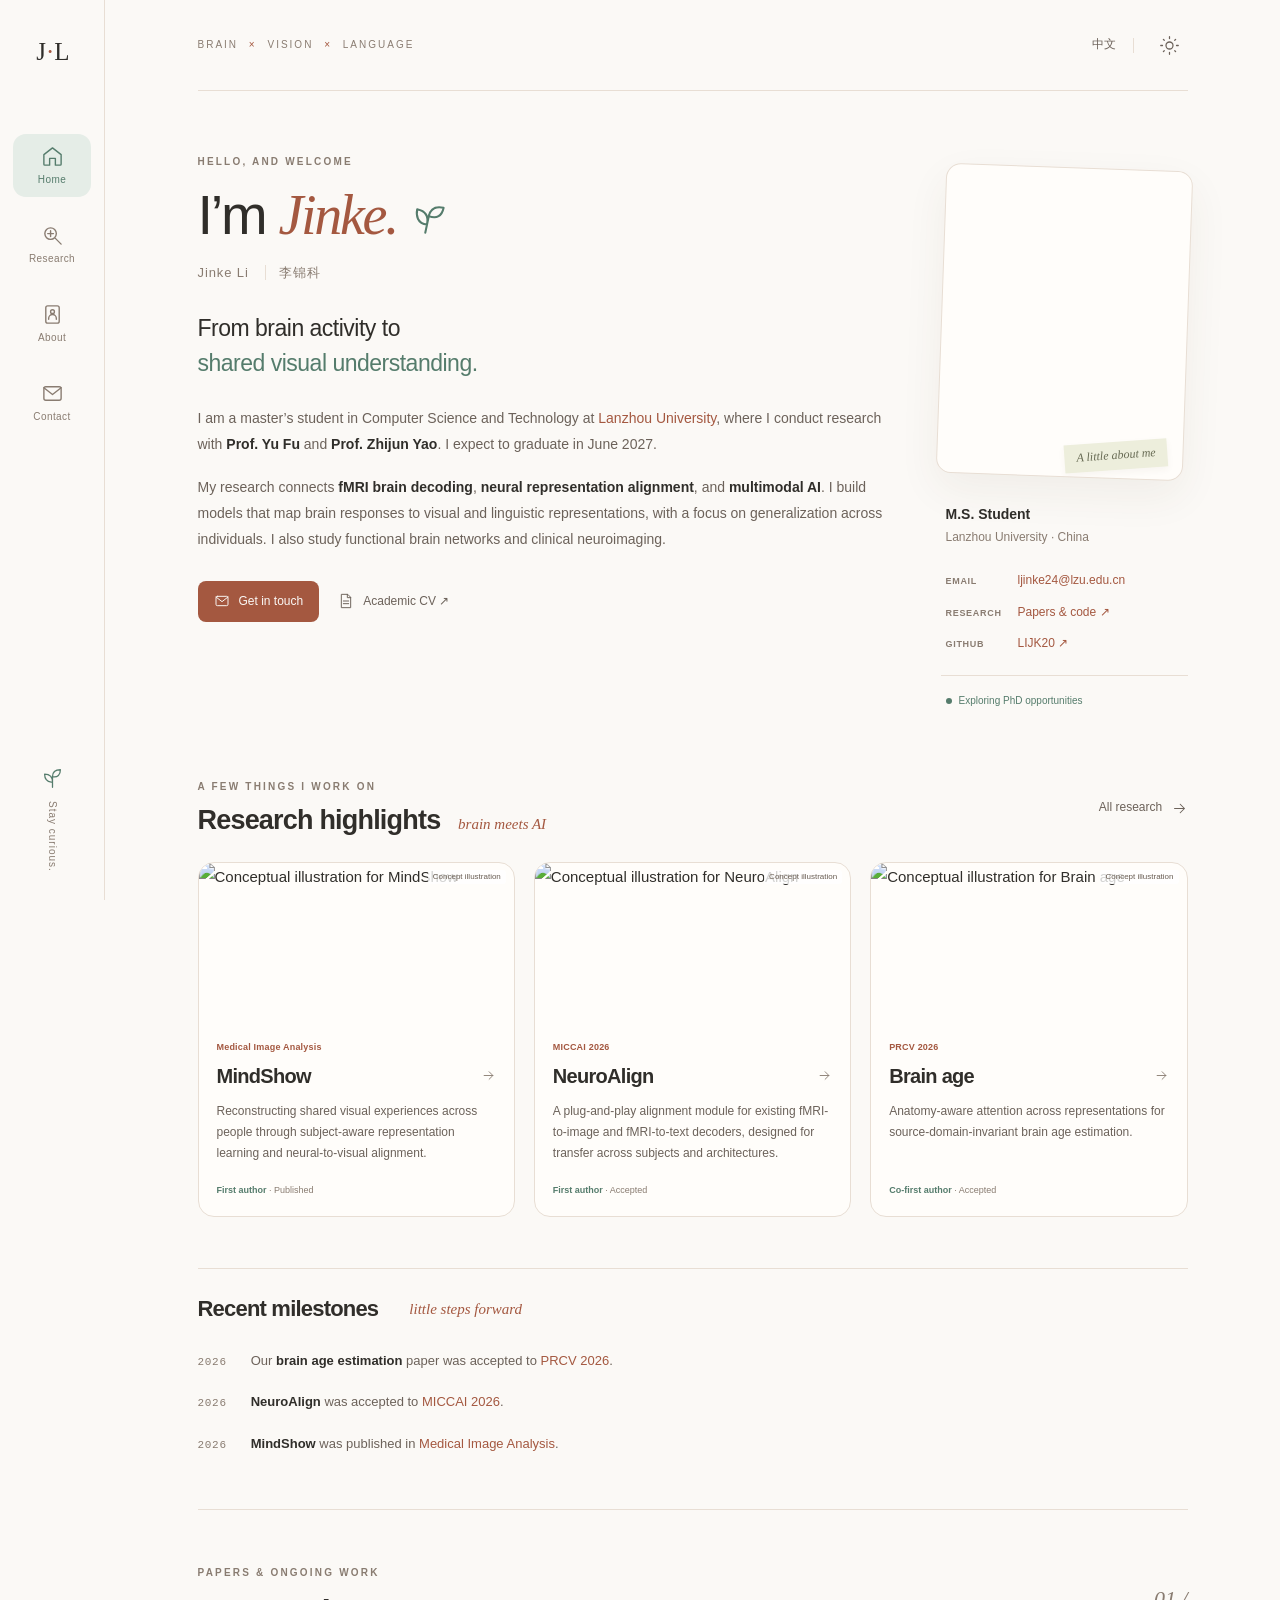
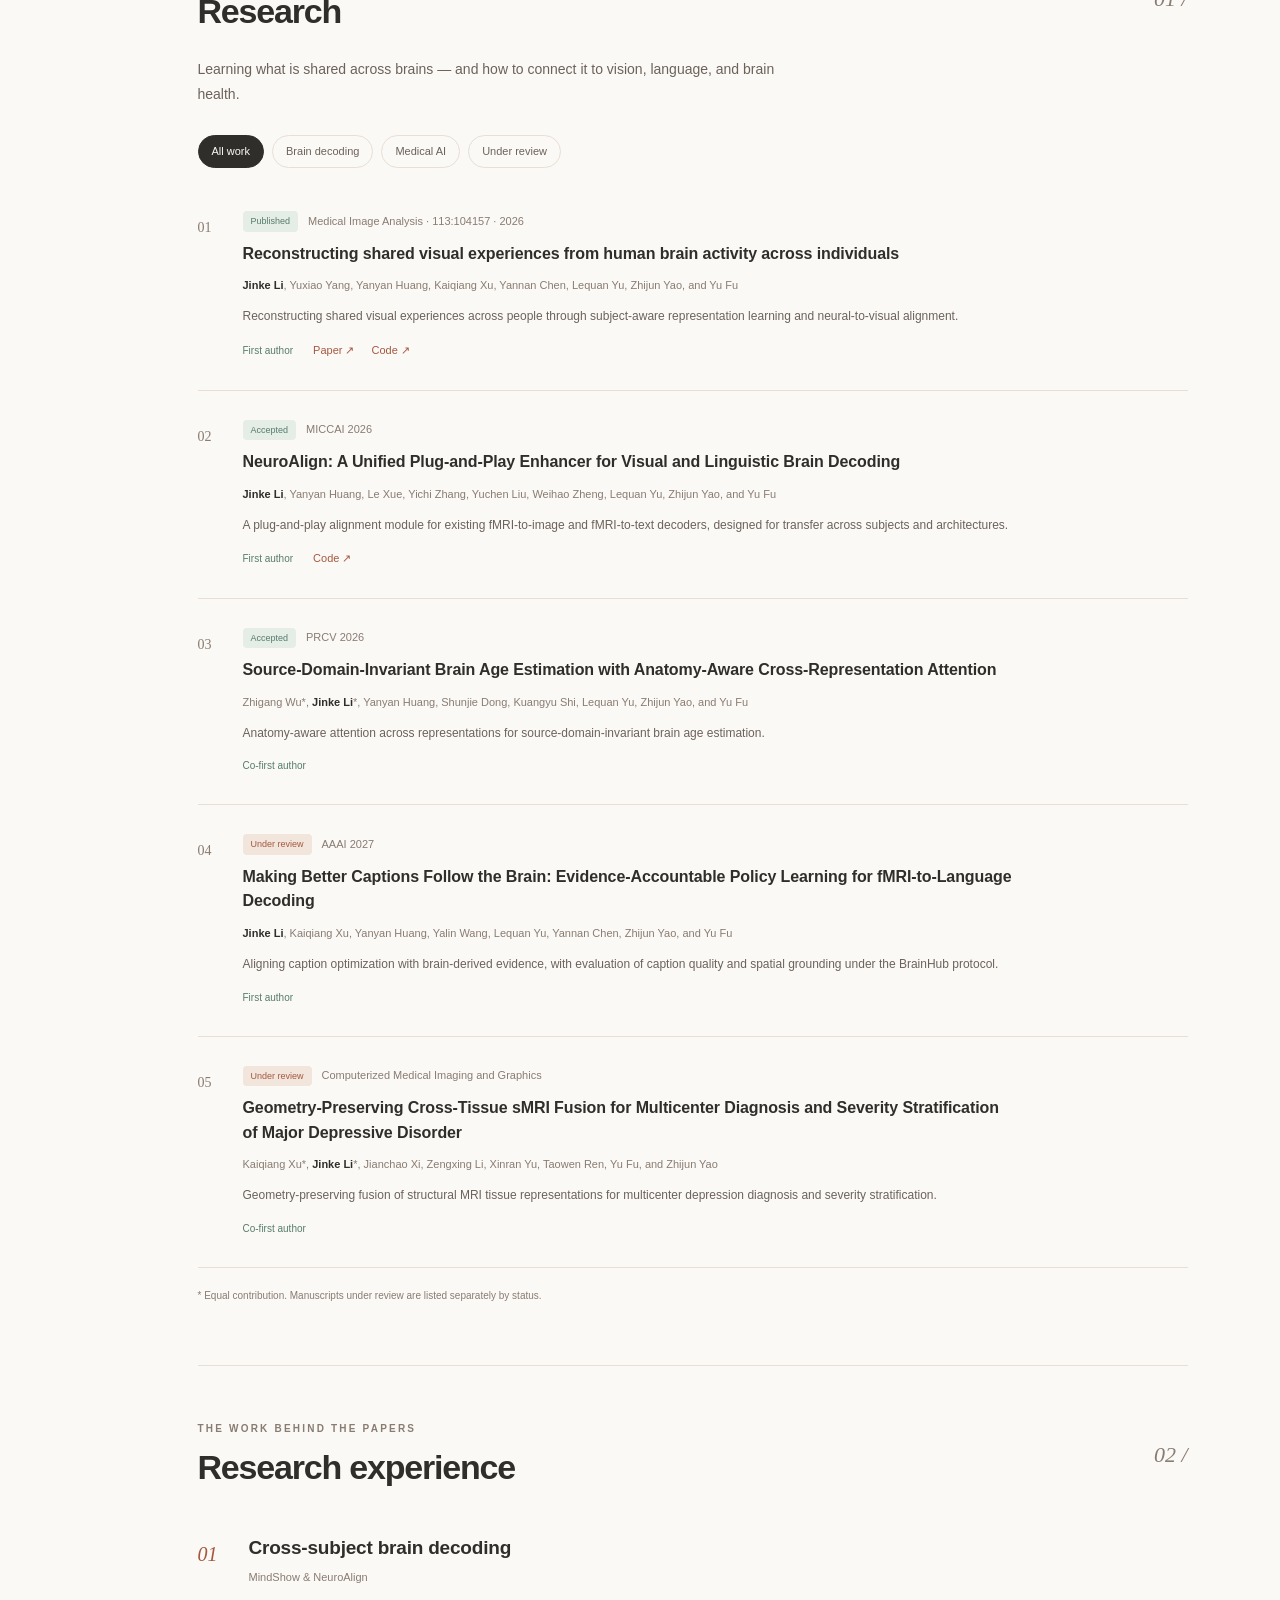
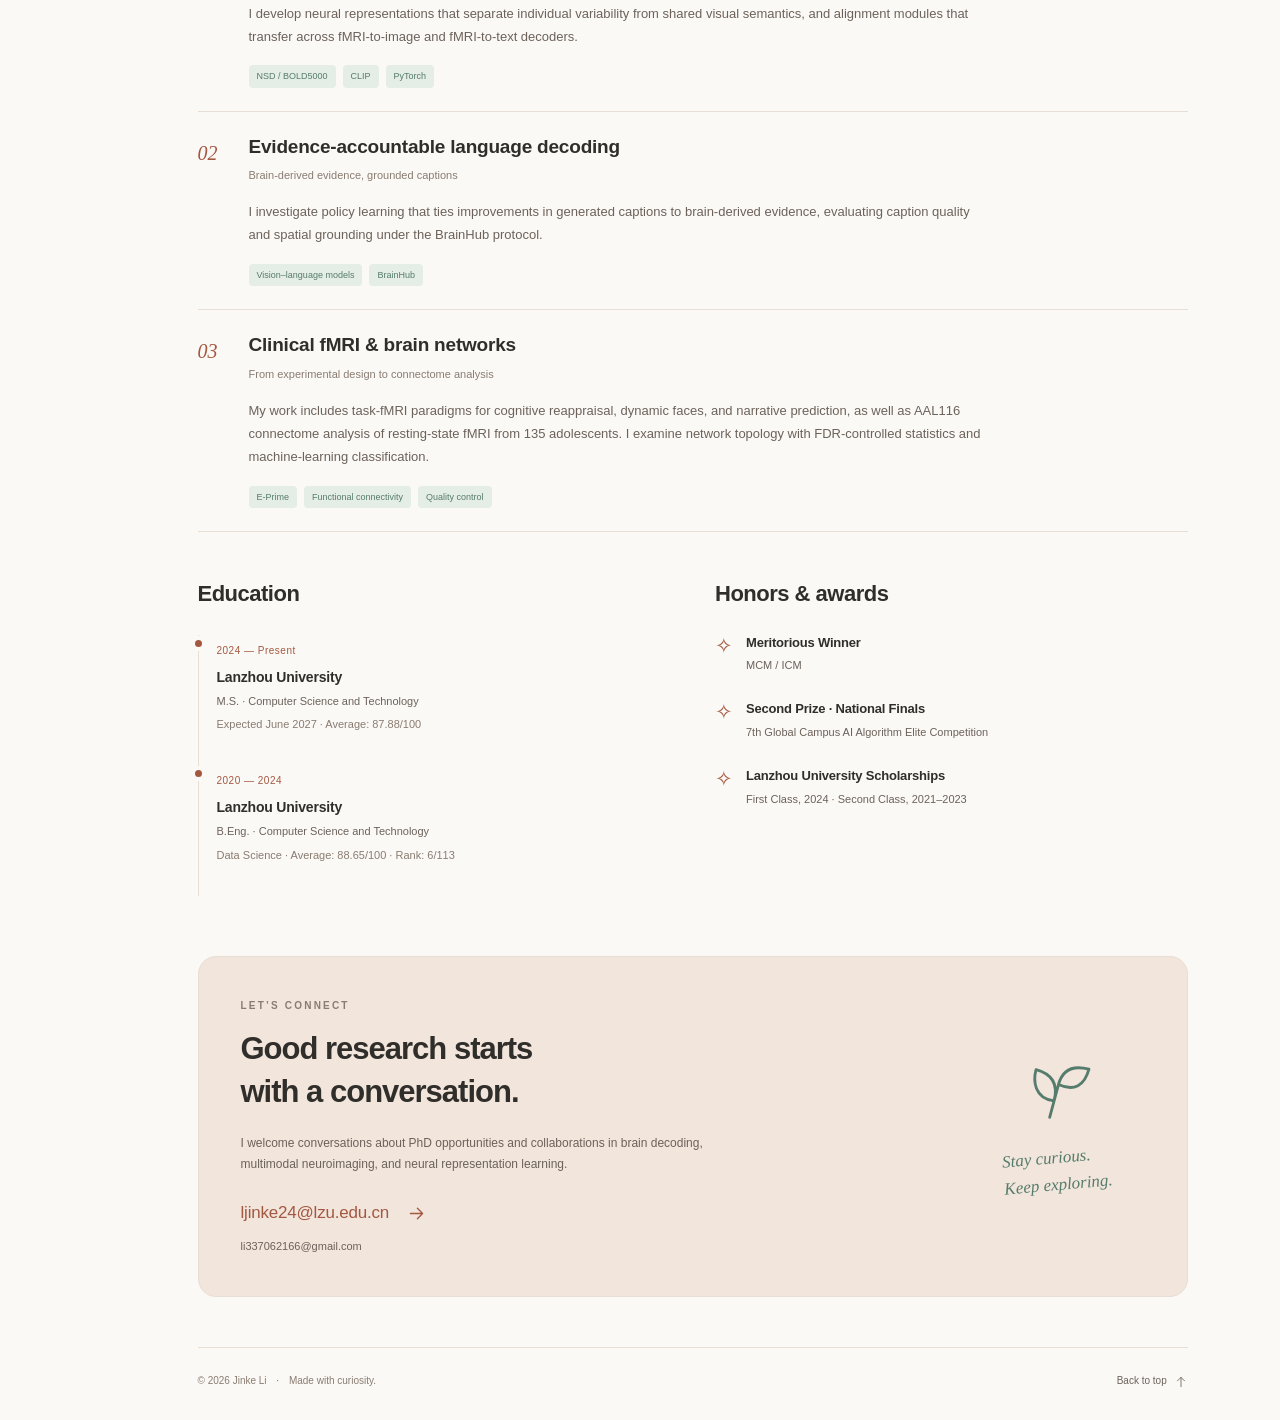
==== index.html @ 9fb8f4f1 "Add files via upload" ====
<!doctype html>
<html lang="en"><head><meta charset="utf-8"><meta name="viewport" content="width=device-width, initial-scale=1"><meta name="color-scheme" content="light dark"><title>Jinke Li | Brain Decoding & Multimodal AI</title><meta name="description" content="Jinke Li is a master’s student at Lanzhou University researching fMRI brain decoding, neural representation alignment, and multimodal neuroimaging AI."><meta property="og:title" content="Jinke Li · Brain Decoding & Multimodal AI"><meta property="og:description" content="From brain activity to shared visual understanding."><meta property="og:type" content="website"><link rel="icon" type="image/svg+xml" href="assets/favicon.svg"><link rel="stylesheet" href="style.css"><script src="app.js" defer></script></head>
<body><a class="skip-link" href="#main">Skip to content</a>
<aside class="sidebar"><a href="#home" class="monogram" aria-label="Jinke Li — home">J<span>·</span>L</a><nav aria-label="Main navigation"><a href="#home" class="nav-link active" aria-current=location><svg viewBox="0 0 24 24" fill="none" stroke="currentColor" stroke-width="1.45" stroke-linecap="round" stroke-linejoin="round" aria-hidden="true"><path d="m3 10 9-7 9 7v10a1 1 0 0 1-1 1h-5v-7H9v7H4a1 1 0 0 1-1-1z"/></svg><span>Home</span></a><a href="#research" class="nav-link " ><svg viewBox="0 0 24 24" fill="none" stroke="currentColor" stroke-width="1.45" stroke-linecap="round" stroke-linejoin="round" aria-hidden="true"><circle cx="10" cy="10" r="6"/><path d="m15 15 6 6M7 10h6M10 7v6"/></svg><span>Research</span></a><a href="#about" class="nav-link " ><svg viewBox="0 0 24 24" fill="none" stroke="currentColor" stroke-width="1.45" stroke-linecap="round" stroke-linejoin="round" aria-hidden="true"><rect x="5" y="3" width="14" height="18" rx="2"/><circle cx="12" cy="9" r="2"/><path d="M8 17v-1a4 4 0 0 1 8 0v1"/></svg><span>About</span></a><a href="#contact" class="nav-link " ><svg viewBox="0 0 24 24" fill="none" stroke="currentColor" stroke-width="1.45" stroke-linecap="round" stroke-linejoin="round" aria-hidden="true"><rect x="3" y="5" width="18" height="14" rx="2"/><path d="m3 6 9 7 9-7"/></svg><span>Contact</span></a></nav><div class="sidebar-end"><span class="tiny-leaf"><svg viewBox="0 0 24 24" fill="none" stroke="currentColor" stroke-width="1.45" stroke-linecap="round" stroke-linejoin="round" aria-hidden="true"><path d="M12 22V9m0 7C5 17 3 11 3 7c7 0 9 4 9 9zm0-6c0-6 4-8 9-8 0 6-3 9-9 8z"/></svg></span><span>Stay curious.</span></div></aside>
<div class="page-shell"><header class="topbar"><span class="eyebrow">BRAIN <i>×</i> VISION <i>×</i> LANGUAGE</span><div class="top-actions"><a class="language" href="zh.html" lang="zh-CN" aria-label="切换到中文">中文</a><span class="top-divider"></span><button class="theme-toggle" type="button" aria-label="Switch to dark theme" aria-pressed="false"><svg viewBox="0 0 24 24" fill="none" stroke="currentColor" stroke-width="1.45" stroke-linecap="round" stroke-linejoin="round" aria-hidden="true"><circle cx="12" cy="12" r="4"/><path d="M12 2v2m0 16v2M2 12h2m16 0h2M5 5l1 1m12 12 1 1M5 19l1-1M18 6l1-1"/></svg></button></div></header>
<main id="main">
<section id="home" class="hero"><div class="intro"><span class="section-kicker">HELLO, AND WELCOME</span><h1>I’m <em>Jinke.</em><span class="hello-leaf"><svg viewBox="0 0 24 24" fill="none" stroke="currentColor" stroke-width="1.45" stroke-linecap="round" stroke-linejoin="round" aria-hidden="true"><path d="M12 22V9m0 7C5 17 3 11 3 7c7 0 9 4 9 9zm0-6c0-6 4-8 9-8 0 6-3 9-9 8z"/></svg></span></h1><p class="full-name">Jinke Li <span>李锦科</span></p><p class="lead">From brain activity to<br><span>shared visual understanding.</span></p><p>I am a master’s student in Computer Science and Technology at <a href="https://www.lzu.edu.cn/" target="_blank" rel="noopener noreferrer">Lanzhou University</a>, where I conduct research with <strong>Prof. Yu Fu</strong> and <strong>Prof. Zhijun Yao</strong>. I expect to graduate in June 2027.</p><p>My research connects <strong>fMRI brain decoding</strong>, <strong>neural representation alignment</strong>, and <strong>multimodal AI</strong>. I build models that map brain responses to visual and linguistic representations, with a focus on generalization across individuals. I also study functional brain networks and clinical neuroimaging.</p><div class="hero-links"><a class="button primary" href="mailto:ljinke24@lzu.edu.cn"><svg viewBox="0 0 24 24" fill="none" stroke="currentColor" stroke-width="1.45" stroke-linecap="round" stroke-linejoin="round" aria-hidden="true"><rect x="3" y="5" width="18" height="14" rx="2"/><path d="m3 6 9 7 9-7"/></svg>Get in touch</a><a class="button quiet" href="assets/Jinke-Li-CV.pdf" target="_blank" rel="noopener"><svg viewBox="0 0 24 24" fill="none" stroke="currentColor" stroke-width="1.45" stroke-linecap="round" stroke-linejoin="round" aria-hidden="true"><path d="M14 2H5v20h14V7zM14 2v5h5M8 12h8M8 16h8"/></svg>Academic CV ↗</a></div></div><aside class="profile"><div class="portrait-frame"><img src="assets/portrait.jpg?v=outdoor-20260907" alt="Portrait of Jinke Li" width="3024" height="4032" fetchpriority="high"><span class="portrait-note">A little about me</span></div><div class="profile-caption"><strong>M.S. Student</strong><span>Lanzhou University · China</span></div><div class="profile-contact"><span>EMAIL</span><a href="mailto:ljinke24@lzu.edu.cn">ljinke24@lzu.edu.cn</a></div><div class="profile-contact"><span>RESEARCH</span><a href="#research">Papers & code ↗</a></div><div class="profile-contact"><span>GITHUB</span><a href="https://github.com/LIJK20" target="_blank" rel="noopener noreferrer">LIJK20 ↗</a></div><div class="availability"><span class="status-dot"></span>Exploring PhD opportunities</div></aside></section>
<section class="highlights" aria-labelledby="highlight-title"><div class="section-heading"><div><span class="section-kicker">A FEW THINGS I WORK ON</span><h2 id="highlight-title">Research highlights <span class="handwritten">brain meets AI</span></h2></div><a class="text-link" href="#research">All research <svg viewBox="0 0 24 24" fill="none" stroke="currentColor" stroke-width="1.45" stroke-linecap="round" stroke-linejoin="round" aria-hidden="true"><path d="M5 12h14m-6-6 6 6-6 6"/></svg></a></div><div class="research-grid"><a class="research-card" href="#mindshow"><div class="card-art"><img src="assets/mindshow.svg" alt="Conceptual illustration for MindShow" width="600" height="300"><span class="art-label">Concept illustration</span></div><div class="card-body"><span class="card-venue">Medical Image Analysis</span><h3>MindShow<svg viewBox="0 0 24 24" fill="none" stroke="currentColor" stroke-width="1.45" stroke-linecap="round" stroke-linejoin="round" aria-hidden="true"><path d="M5 12h14m-6-6 6 6-6 6"/></svg></h3><p>Reconstructing shared visual experiences across people through subject-aware representation learning and neural-to-visual alignment.</p><span class="card-role">First author <span>· Published</span></span></div></a><a class="research-card" href="#neuroalign"><div class="card-art"><img src="assets/neuroalign.svg" alt="Conceptual illustration for NeuroAlign" width="600" height="300"><span class="art-label">Concept illustration</span></div><div class="card-body"><span class="card-venue">MICCAI 2026</span><h3>NeuroAlign<svg viewBox="0 0 24 24" fill="none" stroke="currentColor" stroke-width="1.45" stroke-linecap="round" stroke-linejoin="round" aria-hidden="true"><path d="M5 12h14m-6-6 6 6-6 6"/></svg></h3><p>A plug-and-play alignment module for existing fMRI-to-image and fMRI-to-text decoders, designed for transfer across subjects and architectures.</p><span class="card-role">First author <span>· Accepted</span></span></div></a><a class="research-card" href="#brainage"><div class="card-art"><img src="assets/brainage.svg" alt="Conceptual illustration for Brain age" width="600" height="300"><span class="art-label">Concept illustration</span></div><div class="card-body"><span class="card-venue">PRCV 2026</span><h3>Brain age<svg viewBox="0 0 24 24" fill="none" stroke="currentColor" stroke-width="1.45" stroke-linecap="round" stroke-linejoin="round" aria-hidden="true"><path d="M5 12h14m-6-6 6 6-6 6"/></svg></h3><p>Anatomy-aware attention across representations for source-domain-invariant brain age estimation.</p><span class="card-role">Co-first author <span>· Accepted</span></span></div></a></div></section>
<section class="news" aria-labelledby="news-title"><div class="section-heading"><h2 id="news-title">Recent milestones</h2><span class="handwritten">little steps forward</span></div><div class="news-list"><div><span class="news-year">2026</span><p>Our <strong>brain age estimation</strong> paper was accepted to <span class="accent">PRCV 2026</span>.</p></div><div><span class="news-year">2026</span><p><strong>NeuroAlign</strong> was accepted to <span class="accent">MICCAI 2026</span>.</p></div><div><span class="news-year">2026</span><p><strong>MindShow</strong> was published in <span class="accent">Medical Image Analysis</span>.</p></div></div></section>
<section id="research" class="major-section"><div class="section-heading"><div><span class="section-kicker">PAPERS & ONGOING WORK</span><h2>Research</h2></div><span class="section-index">01 /</span></div><p class="section-intro">Learning what is shared across brains — and how to connect it to vision, language, and brain health.</p><div class="filters" role="group" aria-label="Filter publications"><button type="button" data-filter="all" class="selected" aria-pressed="true">All work</button><button type="button" data-filter="decoding" aria-pressed="false">Brain decoding</button><button type="button" data-filter="medical" aria-pressed="false">Medical AI</button><button type="button" data-filter="review" aria-pressed="false">Under review</button></div><p class="filter-status sr-only" aria-live="polite"></p><div class="publications"><article class="publication" id="mindshow" data-category="decoding published"><span class="pub-number">01</span><div><div class="pub-meta"><span class="status published">Published</span><span>Medical Image Analysis · 113:104157 · 2026</span></div><h3>Reconstructing shared visual experiences from human brain activity across individuals</h3><p class="authors"><strong>Jinke Li</strong>, Yuxiao Yang, Yanyan Huang, Kaiqiang Xu, Yannan Chen, Lequan Yu, Zhijun Yao, and Yu Fu</p><p class="pub-description">Reconstructing shared visual experiences across people through subject-aware representation learning and neural-to-visual alignment.</p><div class="pub-links"><span class="author-role">First author</span><a href="https://doi.org/10.1016/j.media.2026.104157" target="_blank" rel="noopener noreferrer">Paper ↗</a><a href="https://github.com/AI-NMI/MindShow" target="_blank" rel="noopener noreferrer">Code ↗</a></div></div></article><article class="publication" id="neuroalign" data-category="decoding accepted"><span class="pub-number">02</span><div><div class="pub-meta"><span class="status accepted">Accepted</span><span>MICCAI 2026</span></div><h3>NeuroAlign: A Unified Plug-and-Play Enhancer for Visual and Linguistic Brain Decoding</h3><p class="authors"><strong>Jinke Li</strong>, Yanyan Huang, Le Xue, Yichi Zhang, Yuchen Liu, Weihao Zheng, Lequan Yu, Zhijun Yao, and Yu Fu</p><p class="pub-description">A plug-and-play alignment module for existing fMRI-to-image and fMRI-to-text decoders, designed for transfer across subjects and architectures.</p><div class="pub-links"><span class="author-role">First author</span><a href="https://github.com/LIJK20/NeuroAlign" target="_blank" rel="noopener noreferrer">Code ↗</a></div></div></article><article class="publication" id="brainage" data-category="medical accepted"><span class="pub-number">03</span><div><div class="pub-meta"><span class="status accepted">Accepted</span><span>PRCV 2026</span></div><h3>Source-Domain-Invariant Brain Age Estimation with Anatomy-Aware Cross-Representation Attention</h3><p class="authors">Zhigang Wu*, <strong>Jinke Li</strong>*, Yanyan Huang, Shunjie Dong, Kuangyu Shi, Lequan Yu, Zhijun Yao, and Yu Fu</p><p class="pub-description">Anatomy-aware attention across representations for source-domain-invariant brain age estimation.</p><div class="pub-links"><span class="author-role">Co-first author</span></div></div></article><article class="publication" id="evidence" data-category="decoding review"><span class="pub-number">04</span><div><div class="pub-meta"><span class="status review">Under review</span><span>AAAI 2027</span></div><h3>Making Better Captions Follow the Brain: Evidence-Accountable Policy Learning for fMRI-to-Language Decoding</h3><p class="authors"><strong>Jinke Li</strong>, Kaiqiang Xu, Yanyan Huang, Yalin Wang, Lequan Yu, Yannan Chen, Zhijun Yao, and Yu Fu</p><p class="pub-description">Aligning caption optimization with brain-derived evidence, with evaluation of caption quality and spatial grounding under the BrainHub protocol.</p><div class="pub-links"><span class="author-role">First author</span></div></div></article><article class="publication" id="smri" data-category="medical review"><span class="pub-number">05</span><div><div class="pub-meta"><span class="status review">Under review</span><span>Computerized Medical Imaging and Graphics</span></div><h3>Geometry-Preserving Cross-Tissue sMRI Fusion for Multicenter Diagnosis and Severity Stratification of Major Depressive Disorder</h3><p class="authors">Kaiqiang Xu*, <strong>Jinke Li</strong>*, Jianchao Xi, Zengxing Li, Xinran Yu, Taowen Ren, Yu Fu, and Zhijun Yao</p><p class="pub-description">Geometry-preserving fusion of structural MRI tissue representations for multicenter depression diagnosis and severity stratification.</p><div class="pub-links"><span class="author-role">Co-first author</span></div></div></article></div><p class="publication-note">* Equal contribution. Manuscripts under review are listed separately by status.</p></section>
<section id="about" class="major-section"><div class="section-heading"><div><span class="section-kicker">THE WORK BEHIND THE PAPERS</span><h2>Research experience</h2></div><span class="section-index">02 /</span></div><div class="experience-list"><article class="experience"><span class="exp-number">01</span><div><h3>Cross-subject brain decoding</h3><p class="exp-sub">MindShow & NeuroAlign</p><p>I develop neural representations that separate individual variability from shared visual semantics, and alignment modules that transfer across fMRI-to-image and fMRI-to-text decoders.</p><div class="tags"><span>NSD / BOLD5000</span><span>CLIP</span><span>PyTorch</span></div></div></article><article class="experience"><span class="exp-number">02</span><div><h3>Evidence-accountable language decoding</h3><p class="exp-sub">Brain-derived evidence, grounded captions</p><p>I investigate policy learning that ties improvements in generated captions to brain-derived evidence, evaluating caption quality and spatial grounding under the BrainHub protocol.</p><div class="tags"><span>Vision–language models</span><span>BrainHub</span></div></div></article><article class="experience"><span class="exp-number">03</span><div><h3>Clinical fMRI & brain networks</h3><p class="exp-sub">From experimental design to connectome analysis</p><p>My work includes task-fMRI paradigms for cognitive reappraisal, dynamic faces, and narrative prediction, as well as AAL116 connectome analysis of resting-state fMRI from 135 adolescents. I examine network topology with FDR-controlled statistics and machine-learning classification.</p><div class="tags"><span>E-Prime</span><span>Functional connectivity</span><span>Quality control</span></div></div></article></div><div class="about-grid"><section class="education"><h2>Education</h2><article><span class="date">2024 — Present</span><h3>Lanzhou University</h3><p>M.S. · Computer Science and Technology</p><p class="muted">Expected June 2027 · Average: 87.88/100</p></article><article><span class="date">2020 — 2024</span><h3>Lanzhou University</h3><p>B.Eng. · Computer Science and Technology</p><p class="muted">Data Science · Average: 88.65/100 · Rank: 6/113</p></article></section><section class="honors"><h2>Honors & awards</h2><article><span class="award-symbol">✧</span><div><h3>Meritorious Winner</h3><p>MCM / ICM</p></div></article><article><span class="award-symbol">✧</span><div><h3>Second Prize · National Finals</h3><p>7th Global Campus AI Algorithm Elite Competition</p></div></article><article><span class="award-symbol">✧</span><div><h3>Lanzhou University Scholarships</h3><p>First Class, 2024 · Second Class, 2021–2023</p></div></article></section></div></section>
<section id="contact" class="contact-panel"><div><span class="section-kicker">LET’S CONNECT</span><h2>Good research starts<br>with a conversation.</h2><p>I welcome conversations about PhD opportunities and collaborations in brain decoding, multimodal neuroimaging, and neural representation learning.</p><a class="contact-email" href="mailto:ljinke24@lzu.edu.cn">ljinke24@lzu.edu.cn <svg viewBox="0 0 24 24" fill="none" stroke="currentColor" stroke-width="1.45" stroke-linecap="round" stroke-linejoin="round" aria-hidden="true"><path d="M5 12h14m-6-6 6 6-6 6"/></svg></a><a class="secondary-email" href="mailto:li337062166@gmail.com">li337062166@gmail.com</a></div><div class="contact-art" aria-hidden="true"><svg viewBox="0 0 24 24" fill="none" stroke="currentColor" stroke-width="1.45" stroke-linecap="round" stroke-linejoin="round" aria-hidden="true"><path d="M12 22V9m0 7C5 17 3 11 3 7c7 0 9 4 9 9zm0-6c0-6 4-8 9-8 0 6-3 9-9 8z"/></svg><span>Stay curious.<br>Keep exploring.</span></div></section>
</main><footer><span>© 2026 Jinke Li <span class="footer-dot">·</span> Made with curiosity.</span><a href="#home">Back to top <svg viewBox="0 0 24 24" fill="none" stroke="currentColor" stroke-width="1.45" stroke-linecap="round" stroke-linejoin="round" aria-hidden="true"><path d="M12 20V4m-6 6 6-6 6 6"/></svg></a></footer></div><noscript><style>.filters,.theme-toggle{display:none}</style></noscript></body></html>
---- style.css ----
:root{--bg:#fbf9f6;--paper:#fffdfa;--text:#302e2a;--body:#6c625a;--muted:#897c71;--accent:#a45840;--accent-soft:#f1e5dc;--sage:#557c6c;--sage-soft:#e5ede7;--line:#e8ded4;--shadow:0 16px 42px #4f3b2310;--radius:16px;color-scheme:light}
:root[data-theme=dark]{--bg:#211f1d;--paper:#2a2723;--text:#f1e9df;--body:#c4b9ae;--muted:#b0a296;--accent:#e6a28a;--accent-soft:#3a2e28;--sage:#a9c8b6;--sage-soft:#2e3931;--line:#423b34;--shadow:0 16px 42px #0002;color-scheme:dark}
*{box-sizing:border-box}html{scroll-behavior:smooth;scroll-padding-top:45px}body{margin:0;background:var(--bg);color:var(--text);font-family:Inter,"Segoe UI",Arial,"Microsoft YaHei",sans-serif;font-size:15px;line-height:1.8;-webkit-font-smoothing:antialiased}a{color:var(--accent);text-decoration:none;text-underline-offset:4px}a:hover{text-decoration:underline}button{font:inherit}button,a{-webkit-tap-highlight-color:transparent}button{cursor:pointer}a:focus-visible,button:focus-visible{outline:3px solid var(--sage);outline-offset:5px;border-radius:4px}svg{display:inline-block;width:21px;height:21px;vertical-align:middle;flex-shrink:0}img{display:block;max-width:100%;height:auto}strong{font-weight:600;color:var(--text)}p{margin:0 0 17px;color:var(--body)}h1,h2,h3{margin:0;line-height:1.3;font-weight:600}h2{font-size:27px;letter-spacing:-.8px}h3{font-size:17px;letter-spacing:-.2px}.sidebar{position:fixed;inset:0 auto 0 0;width:105px;padding:29px 13px 28px;border-right:1px solid var(--line);display:flex;align-items:center;flex-direction:column;z-index:20;background:var(--bg)}.monogram{font-family:Georgia,serif;color:var(--text);font-size:25px;letter-spacing:-2px;margin-bottom:60px}.monogram span{color:var(--accent);padding:0 3px}.monogram:hover{text-decoration:none}.sidebar nav{width:100%;display:flex;flex-direction:column;gap:16px}.nav-link{display:flex;flex-direction:column;align-items:center;justify-content:center;padding:11px 2px 8px;color:var(--muted);border-radius:13px;gap:3px;transition:background .18s,color .18s;font-size:10px;letter-spacing:.4px}.nav-link svg{width:23px;height:23px}.nav-link.active{color:var(--sage);background:var(--sage-soft)}.nav-link:hover{color:var(--accent);background:var(--accent-soft);text-decoration:none}.sidebar-end{margin-top:auto;display:flex;align-items:center;gap:12px;writing-mode:vertical-rl;font-size:10px;color:var(--muted);letter-spacing:1px}.tiny-leaf{color:var(--sage)}.page-shell{max-width:1195px;margin-left:auto;margin-right:auto;padding:0 50px 0 155px}.topbar{height:91px;display:flex;align-items:center;justify-content:space-between;gap:20px;border-bottom:1px solid var(--line)}.eyebrow{font-size:10px;letter-spacing:2px;color:var(--muted);font-weight:500}.eyebrow i{font-style:normal;color:var(--accent);padding:0 6px}.top-actions{display:flex;align-items:center;gap:17px}.language{font-size:12px;color:var(--body);font-weight:500}.top-divider{height:15px;width:1px;background:var(--line)}.theme-toggle{display:grid;place-items:center;border:0;background:none;color:var(--body);padding:8px;border-radius:50%}.theme-toggle:hover{background:var(--accent-soft)}.hero{display:grid;grid-template-columns:minmax(0,1fr) 247px;gap:58px;padding:62px 0 68px;align-items:start}.section-kicker{display:block;color:var(--muted);font-size:10px;font-weight:600;letter-spacing:2.2px;margin-bottom:12px}.intro h1{font-size:56px;font-weight:500;letter-spacing:-2.3px;line-height:1.15;white-space:nowrap}.intro h1 em{font-family:Georgia,"Times New Roman",serif;font-weight:400;color:var(--accent)}.hello-leaf{display:inline-block;margin-left:15px;transform:rotate(12deg);color:var(--sage)}.hello-leaf svg{width:34px;height:34px}.full-name{font-size:13px;letter-spacing:.9px;margin:14px 0 26px;color:var(--muted)}.full-name span{padding-left:13px;border-left:1px solid var(--line);margin-left:12px}.lead{font-size:23px;line-height:1.55;letter-spacing:-.5px;color:var(--text);margin-bottom:24px}.lead span{color:var(--sage)}.intro>p:not(.lead):not(.full-name){font-size:14px;line-height:1.85}.hero-links{display:flex;align-items:center;flex-wrap:wrap;gap:14px;margin-top:28px}.button{display:inline-flex;align-items:center;justify-content:center;gap:9px;padding:10px 16px;font-size:12px;font-weight:500;border-radius:8px;transition:transform .2s,background .2s}.button svg{width:16px;height:16px}.button.primary{background:var(--accent);color:var(--bg)}.button.quiet{color:var(--body);padding:10px 5px}.button:hover{text-decoration:none;transform:translateY(-2px)}.profile{padding-top:14px}.portrait-frame{position:relative;padding:8px;background:var(--paper);border:1px solid var(--line);border-radius:15px;box-shadow:var(--shadow);transform:rotate(2deg);margin-bottom:26px}.portrait-frame img{width:100%;height:292px;object-fit:cover;object-position:center 35%;border-radius:9px}.portrait-note{position:absolute;bottom:-12px;right:15px;color:#686b54;background:#edeedc;padding:3px 12px;font-family:Georgia,serif;font-size:12px;font-style:italic;transform:rotate(-6deg);box-shadow:0 3px 7px #5945340c}.profile-caption{display:flex;flex-direction:column;font-size:12px;margin-bottom:18px;line-height:1.7;padding-left:5px}.profile-caption strong{font-size:14px}.profile-caption>span{color:var(--muted)}.profile-contact{display:grid;grid-template-columns:64px 1fr;align-items:baseline;gap:8px;padding:5px;font-size:12px}.profile-contact>span{color:var(--muted);font-size:9px;letter-spacing:.7px;font-weight:600}.availability{display:flex;align-items:center;gap:7px;color:var(--sage);font-size:10px;border-top:1px solid var(--line);padding:16px 5px 0;margin-top:15px}.status-dot{width:6px;height:6px;background:var(--sage);border-radius:50%;flex-shrink:0}.section-heading{display:flex;align-items:center;justify-content:space-between;gap:20px;margin-bottom:24px}.section-heading .section-kicker{margin-bottom:7px}.handwritten{font-family:Georgia,"Times New Roman",serif;font-style:italic;color:var(--accent);font-weight:400;font-size:15px;letter-spacing:0;margin-left:11px;white-space:nowrap}.text-link{font-size:12px;white-space:nowrap;color:var(--body)}.text-link svg{width:17px;margin-left:5px}.research-grid{display:grid;grid-template-columns:repeat(3,minmax(0,1fr));gap:19px}.research-card{border:1px solid var(--line);border-radius:var(--radius);background:var(--paper);overflow:hidden;color:var(--text);display:flex;flex-direction:column;transition:transform .2s,box-shadow .2s}.research-card:hover{transform:translateY(-5px);box-shadow:var(--shadow);text-decoration:none}.card-art{position:relative}.card-art>img{width:100%;aspect-ratio:2/1;object-fit:cover}.art-label{position:absolute;top:7px;right:8px;font-size:8px;color:#695d53;background:#ffffffc9;border-radius:3px;padding:0 5px;line-height:1.8}.card-body{padding:18px;display:flex;flex-direction:column;flex:1}.card-venue{font-size:9px;color:var(--accent);font-weight:600;letter-spacing:.2px;margin-bottom:8px}.card-body h3{font-size:20px;letter-spacing:-.7px;display:flex;align-items:center;justify-content:space-between}.card-body h3 svg{width:15px;color:var(--muted)}.card-body p{font-size:12px;line-height:1.75;margin:12px 0 18px}.card-role{margin-top:auto;font-size:9px;color:var(--sage);font-weight:600}.card-role>span{font-weight:400;color:var(--muted)}.highlights{padding-bottom:51px}.news{padding:26px 0 44px;border-top:1px solid var(--line)}.news .section-heading{justify-content:flex-start;margin-bottom:16px}.news h2{font-size:22px}.news-list>div{display:flex;gap:24px;padding:9px 0;align-items:baseline}.news-year{font-family:Consolas,monospace;color:var(--muted);font-size:11px;letter-spacing:.7px}.news-list p{font-size:13px;margin:0}.accent{color:var(--accent)}.major-section{border-top:1px solid var(--line);padding:54px 0 60px}.major-section h2{font-size:34px;letter-spacing:-1.2px}.section-index{font-family:Georgia,serif;font-style:italic;font-size:22px;color:var(--muted)}.section-intro{font-size:14px;max-width:620px;margin-bottom:27px}.filters{display:flex;gap:8px;flex-wrap:wrap;margin-bottom:14px}.filters button{border:1px solid var(--line);color:var(--body);padding:6px 13px;font-size:11px;border-radius:30px;background:transparent;transition:background .15s}.filters button:hover{background:var(--accent-soft)}.filters button.selected{background:var(--text);color:var(--bg);border-color:var(--text)}.publication{display:grid;grid-template-columns:27px 1fr;gap:18px;padding:29px 0;border-bottom:1px solid var(--line);scroll-margin-top:30px}.publication[hidden]{display:none}.publication:target{background:var(--accent-soft);outline:12px solid var(--accent-soft);border-radius:4px}.pub-number{font-family:Georgia,serif;font-size:14px;color:var(--muted);padding-top:4px}.pub-meta{display:flex;align-items:center;flex-wrap:wrap;gap:10px;font-size:11px;color:var(--muted);margin-bottom:10px}.status{font-size:9px;border:1px solid var(--line);padding:1px 7px;border-radius:4px;white-space:nowrap;font-weight:500}.status.published,.status.accepted{color:var(--sage);background:var(--sage-soft);border-color:transparent}.status.review{color:var(--accent);background:var(--accent-soft);border-color:transparent}.publication h3{font-size:16px;line-height:1.55;letter-spacing:-.1px;max-width:775px}.authors{font-size:11px;line-height:1.9;margin:9px 0;color:var(--muted)}.pub-description{font-size:12px;line-height:1.8;margin:10px 0 13px}.pub-links{display:flex;align-items:center;gap:17px;font-size:11px}.author-role{font-size:10px;color:var(--sage);margin-right:3px}.publication-note{font-size:10px;color:var(--muted);margin:19px 0 0}.experience{display:grid;grid-template-columns:36px 1fr;gap:15px;padding:23px 0;border-bottom:1px solid var(--line)}.exp-number{font-family:Georgia,serif;font-style:italic;color:var(--accent);font-size:20px}.experience h3{font-size:19px}.exp-sub{font-size:11px;color:var(--muted);margin:7px 0 14px}.experience p:not(.exp-sub){font-size:13px;max-width:740px}.tags{display:flex;gap:7px;flex-wrap:wrap}.tags span{font-size:9px;color:var(--sage);background:var(--sage-soft);padding:3px 8px;border-radius:4px}.about-grid{display:grid;grid-template-columns:1fr 1fr;gap:45px;padding-top:48px}.about-grid h2{font-size:22px;letter-spacing:-.5px;margin-bottom:26px}.education article{border-left:1px solid var(--line);padding:0 0 26px 18px;position:relative}.education article:before{content:"";position:absolute;top:5px;left:-4px;width:7px;height:7px;background:var(--accent);border-radius:50%;box-shadow:0 0 0 4px var(--bg)}.education .date{font-size:10px;color:var(--accent);letter-spacing:.5px}.education h3{font-size:14px;margin:6px 0}.education p{font-size:11px;margin-bottom:4px}.muted{color:var(--muted)}.honors article{display:flex;gap:13px;margin-bottom:25px}.award-symbol{font-size:21px;line-height:1;color:var(--accent)}.honors h3{font-size:13px}.honors p{font-size:11px;margin:5px 0 0}.contact-panel{display:grid;grid-template-columns:1fr 175px;gap:40px;padding:40px 42px;border:1px solid var(--line);background:var(--accent-soft);border-radius:18px;margin-bottom:50px}.contact-panel h2{font-size:31px;letter-spacing:-1px;margin-bottom:19px;line-height:1.4}.contact-panel p{font-size:12px;max-width:490px}.contact-email{font-size:17px;letter-spacing:-.2px;display:inline-flex;align-items:center;gap:17px;color:var(--accent);margin-top:5px}.contact-email svg{width:21px}.secondary-email{display:block;font-size:11px;color:var(--body);margin-top:8px}.contact-art{display:flex;flex-direction:column;align-items:center;justify-content:center;color:var(--sage);gap:20px}.contact-art svg{width:68px;height:68px;stroke-width:1;transform:rotate(15deg)}.contact-art span{font-family:Georgia,serif;font-size:17px;font-style:italic;line-height:1.6;transform:rotate(-5deg)}footer{display:flex;align-items:center;justify-content:space-between;gap:20px;font-size:10px;color:var(--muted);border-top:1px solid var(--line);padding:24px 0 31px}footer a{color:var(--body);white-space:nowrap}footer svg{width:14px;height:14px;margin-left:4px}.footer-dot{padding:0 7px}.skip-link{position:fixed;top:-100px;left:120px;z-index:100;background:var(--paper);padding:10px 18px}.skip-link:focus{top:10px}.sr-only{position:absolute;width:1px;height:1px;padding:0;margin:-1px;overflow:hidden;clip:rect(0,0,0,0);white-space:nowrap;border:0}::selection{background:#b4c7b7;color:#242d26}html[lang=zh-CN] .intro h1{font-size:52px}html[lang=zh-CN] .intro h1 em{font-family:Georgia,"Microsoft YaHei",sans-serif;font-style:normal}html[lang=zh-CN] .handwritten{font-family:Georgia,"Microsoft YaHei",sans-serif;font-size:12px}html[lang=zh-CN] .lead{line-height:1.65}
@media(min-width:1500px){.page-shell{max-width:1260px;padding-left:150px;padding-right:70px}.hero{gap:75px;grid-template-columns:minmax(0,1fr) 270px}.portrait-frame img{height:318px}}
@media(max-width:1100px){.page-shell{padding-left:140px;padding-right:35px}.hero{gap:30px;grid-template-columns:minmax(0,1fr) 220px}.intro h1{font-size:47px}.portrait-frame img{height:265px}.handwritten{font-size:12px}.research-grid{gap:12px}.card-body{padding:14px}.contact-panel{padding:30px}.about-grid{gap:24px}}
@media(max-width:850px){.sidebar{width:80px;padding-left:7px;padding-right:7px}.page-shell{padding-left:112px;padding-right:30px}.hero{grid-template-columns:1fr 185px;gap:25px;padding-top:40px}.intro h1{font-size:39px;white-space:normal}.hello-leaf{margin-left:8px}.hello-leaf svg{width:25px}.lead{font-size:20px}.portrait-frame img{height:230px}.profile-contact{display:flex;flex-wrap:wrap;gap:3px;font-size:11px}.profile-contact>span{width:100%}.availability{font-size:9px}.card-body h3{font-size:18px}.section-heading h2 .handwritten{display:none}.contact-panel{grid-template-columns:1fr 95px;gap:20px}.contact-panel h2{font-size:26px}.about-grid{grid-template-columns:1fr;gap:20px}.about-grid h2{margin-bottom:22px}}
@media(max-width:640px){html{scroll-padding-top:28px}body{font-size:14px}.sidebar{inset:auto 0 0;width:100%;height:69px;padding:5px 10px max(5px,env(safe-area-inset-bottom));border:0;border-top:1px solid var(--line);background:var(--bg)}.monogram,.sidebar-end{display:none}.sidebar nav{flex-direction:row;gap:6px;justify-content:space-around}.nav-link{flex:1;padding:7px 0 4px;font-size:9px;gap:2px;border-radius:10px;line-height:1.5}.nav-link svg{width:21px;height:21px}.page-shell{padding:0 22px;margin:0}.topbar{height:67px}.eyebrow{font-size:8px;letter-spacing:1.15px}.eyebrow i{padding:0 2px}.top-actions{gap:9px}.hero{display:flex;flex-direction:column;padding:37px 0 40px;gap:31px}.intro h1{font-size:47px;letter-spacing:-1.8px}.hello-leaf svg{width:29px;height:29px}.intro .section-kicker{font-size:9px}.full-name{margin-bottom:21px}.lead{font-size:23px}.intro>p:not(.lead):not(.full-name){font-size:13px}.hero-links{margin-top:23px;gap:10px}.profile{display:grid;grid-template-columns:120px 1fr;column-gap:21px;padding-top:0;width:100%;align-items:center}.portrait-frame{grid-row:1/5;margin:0;transform:rotate(-2deg);padding:5px;border-radius:11px}.portrait-frame img{height:154px;border-radius:7px}.portrait-note{font-size:9px;right:5px;bottom:-10px;padding:2px 7px}.profile-caption{margin-bottom:7px;padding-left:0;font-size:10px}.profile-caption strong{font-size:12px}.profile-contact{padding:2px 0;font-size:10px;display:flex;gap:8px}.profile-contact>span{font-size:8px;width:auto}.availability{padding:7px 0 0;margin-top:7px;font-size:9px}.section-heading{gap:10px;margin-bottom:18px}.section-heading h2{font-size:24px}.section-kicker{font-size:8px;letter-spacing:1.4px}.text-link{font-size:10px}.text-link svg{width:13px;margin-left:0}.research-grid{grid-template-columns:1fr;gap:17px}.card-art>img{aspect-ratio:2.3/1}.card-body{padding:18px 20px}.card-venue{font-size:10px}.card-body h3{font-size:23px}.card-body p{font-size:13px;line-height:1.8;margin-bottom:16px}.card-role{font-size:10px}.highlights{padding-bottom:35px}.news{padding:22px 0 32px}.news h2{font-size:21px}.news .handwritten{font-size:12px;margin-left:0}.news-list>div{gap:15px}.news-list p{font-size:12px}.news-year{font-size:10px}.major-section{padding:35px 0 40px}.major-section h2{font-size:29px}.section-index{font-size:18px}.section-intro{font-size:13px}.filters{gap:6px}.filters button{font-size:10px;padding:6px 10px}.publication{grid-template-columns:19px 1fr;gap:9px;padding:25px 0}.pub-number{font-size:12px}.publication h3{font-size:15px;line-height:1.6}.pub-meta{font-size:10px;gap:7px}.pub-description{font-size:12px}.authors{font-size:10px}.pub-links{gap:12px}.experience{grid-template-columns:24px 1fr;gap:12px}.experience h3{font-size:17px}.exp-sub{font-size:10px}.experience p:not(.exp-sub){font-size:12px}.about-grid{padding-top:31px}.about-grid h2{font-size:22px}.contact-panel{grid-template-columns:1fr;padding:25px 23px;gap:0;margin-bottom:28px;border-radius:13px}.contact-art{display:none}.contact-panel h2{font-size:27px}.contact-email{font-size:16px;gap:12px}.contact-panel p{font-size:12px}footer{font-size:9px;align-items:flex-start;padding-bottom:95px;gap:10px}footer>span{max-width:220px}.footer-dot{padding:0 2px}html[lang=zh-CN] .intro h1{font-size:45px}.skip-link{left:20px}}
@media(prefers-reduced-motion:reduce){html{scroll-behavior:auto}*,*:before,*:after{transition:none!important;animation:none!important}}
@media print{.sidebar,.topbar,.filters,.hero-links,.contact-art,footer>a{display:none}.page-shell{margin:0;padding:0;max-width:none}body{font-size:11px;background:white;color:#222}.hero{padding:0 0 20px}.profile{max-width:160px}.portrait-frame img{height:180px}.major-section{padding:20px 0}.publication,.research-card,.experience{break-inside:avoid}.publication[hidden]{display:grid}.contact-panel{break-inside:avoid}.research-grid{grid-template-columns:repeat(3,1fr)}footer{padding-bottom:0}}

/* Frame the supplied outdoor portrait without modifying the original photo. */
.portrait-frame{overflow:hidden}.portrait-frame img{object-fit:cover;object-position:43% 64%;transform:scale(1.65);transform-origin:43% 64%}.portrait-note{bottom:8px;z-index:1}
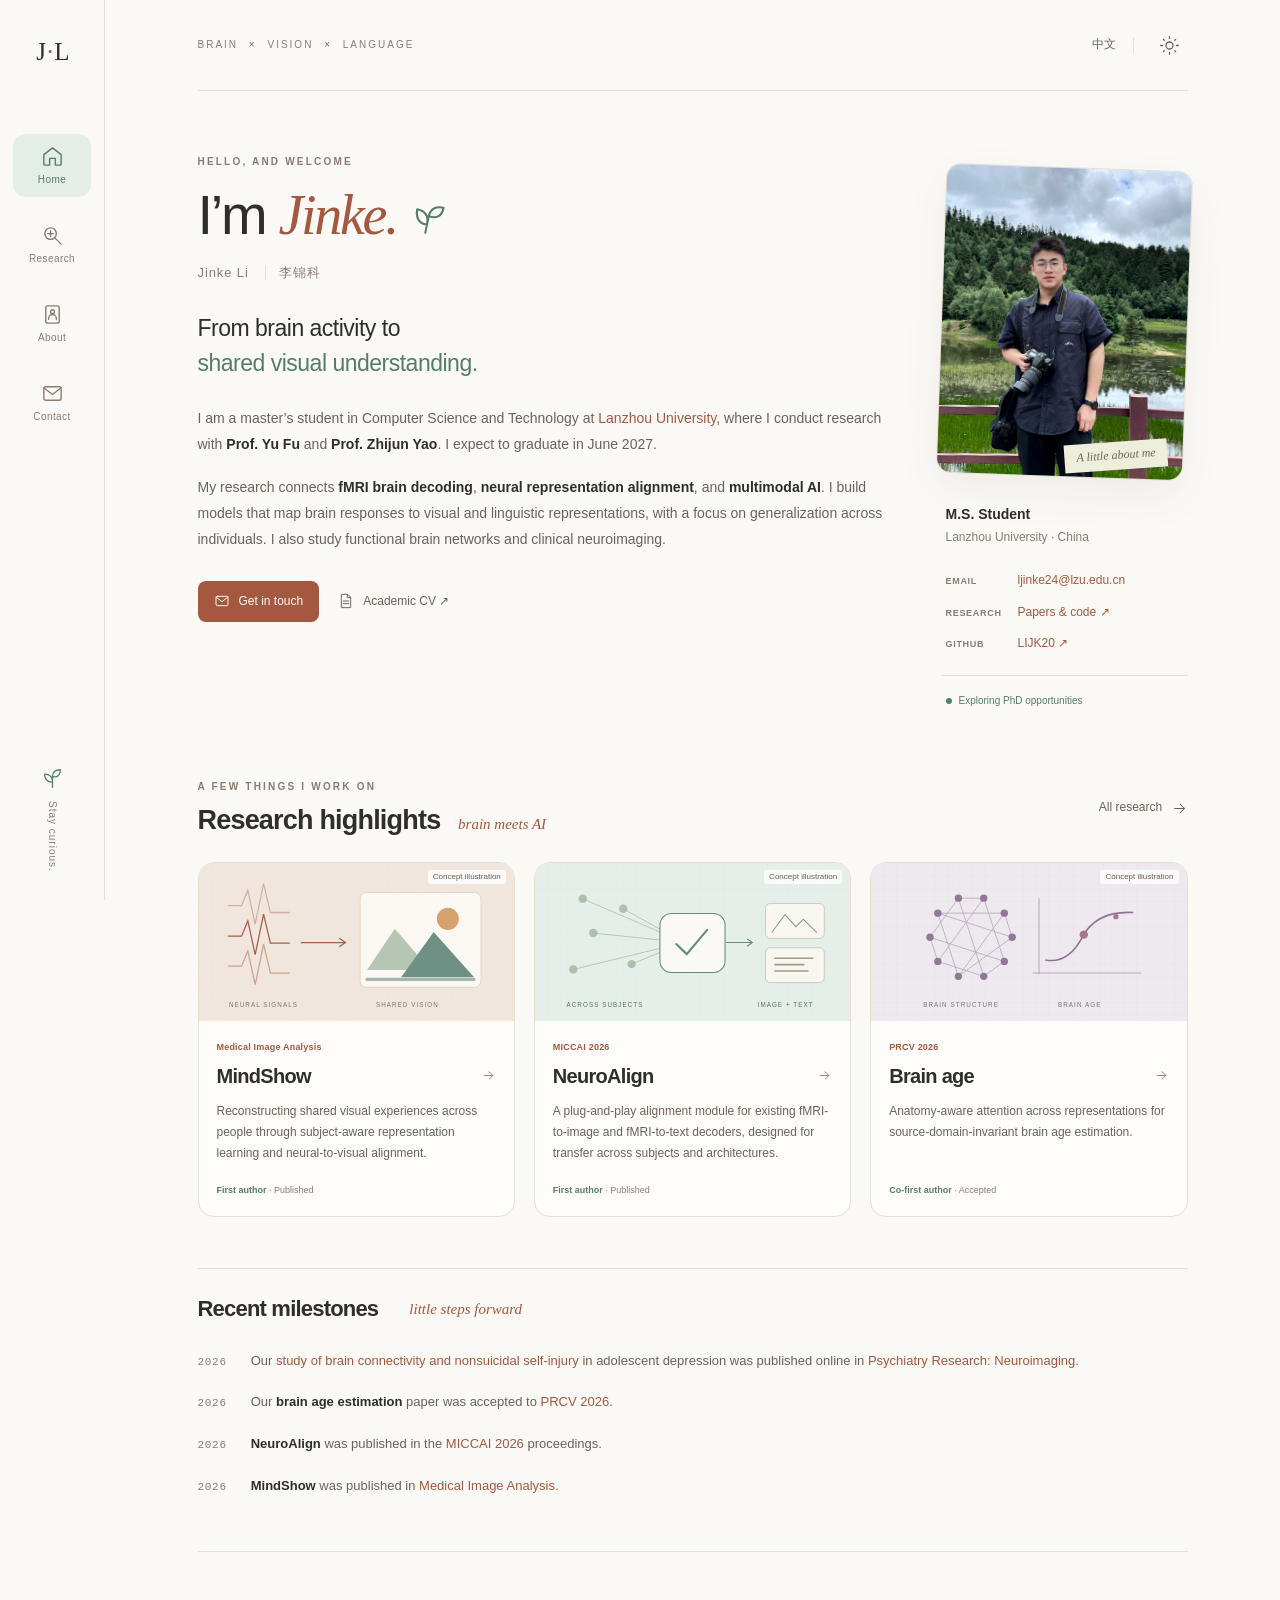
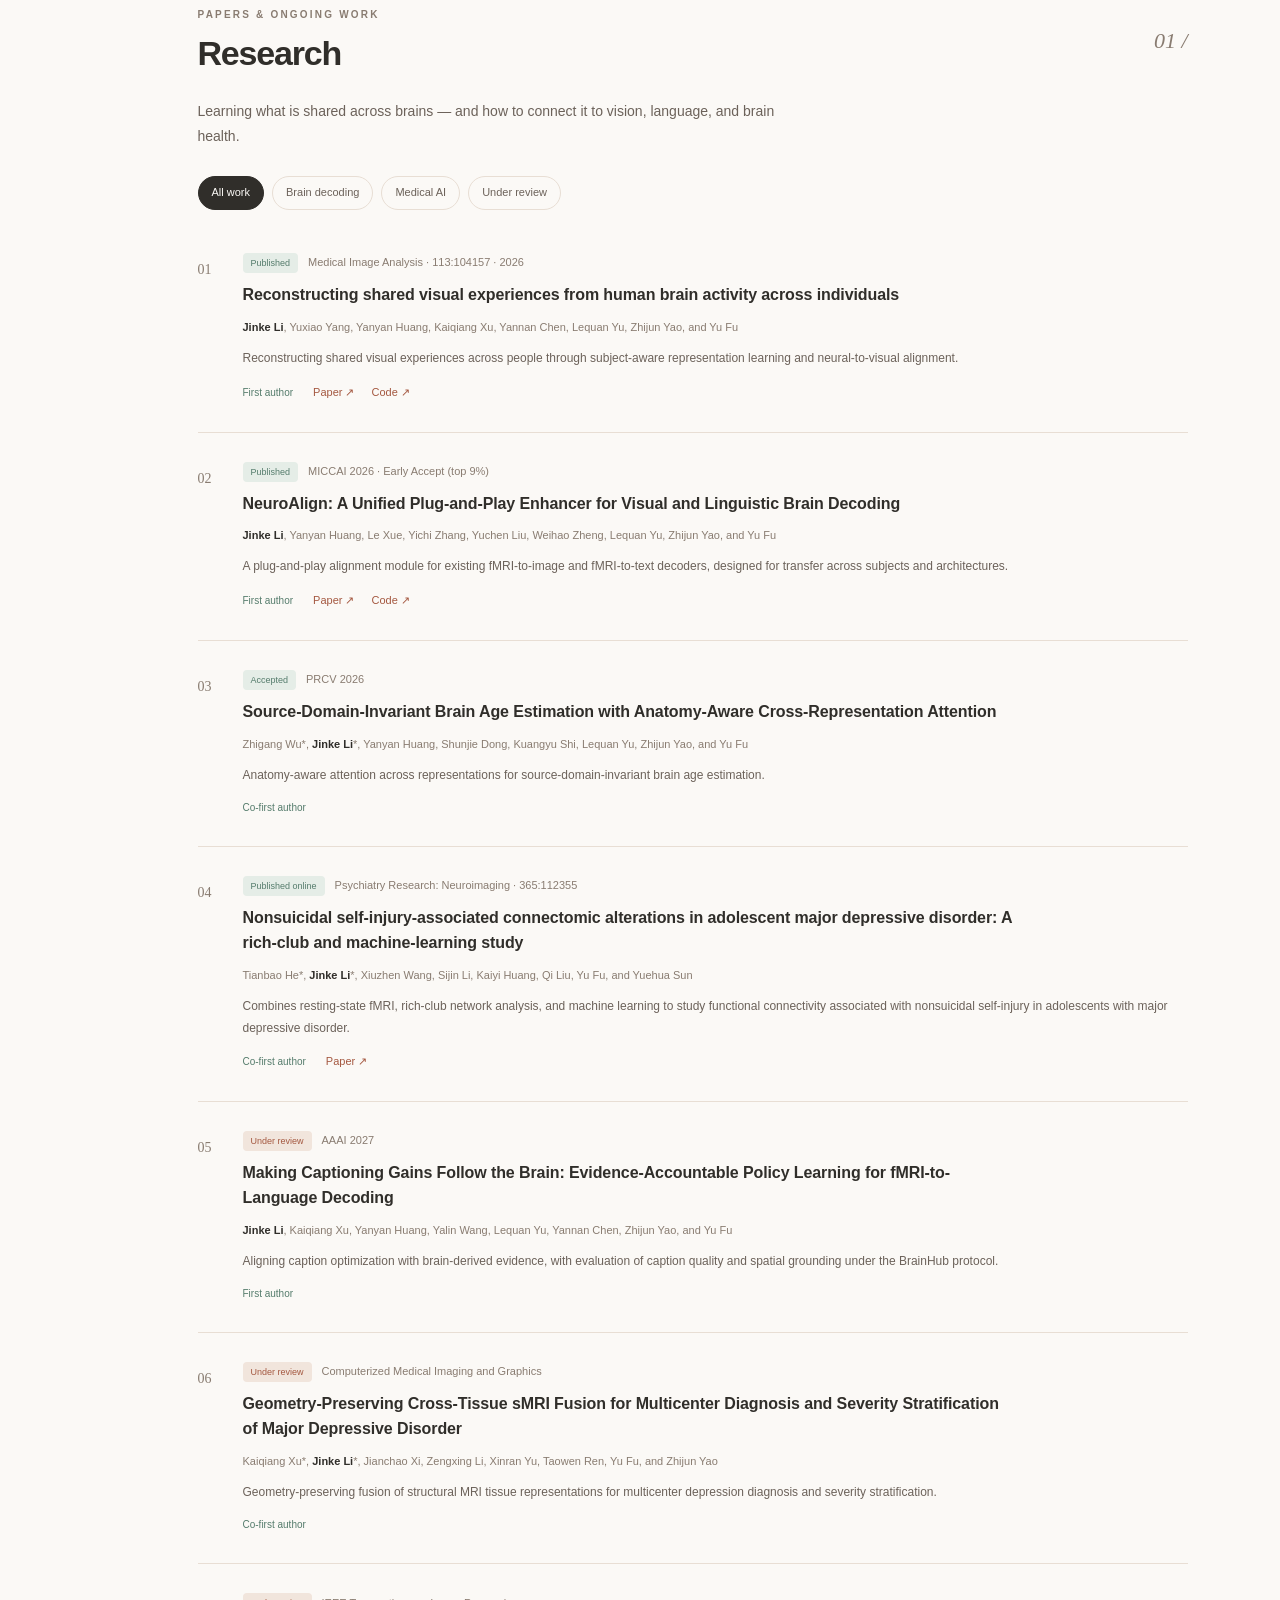
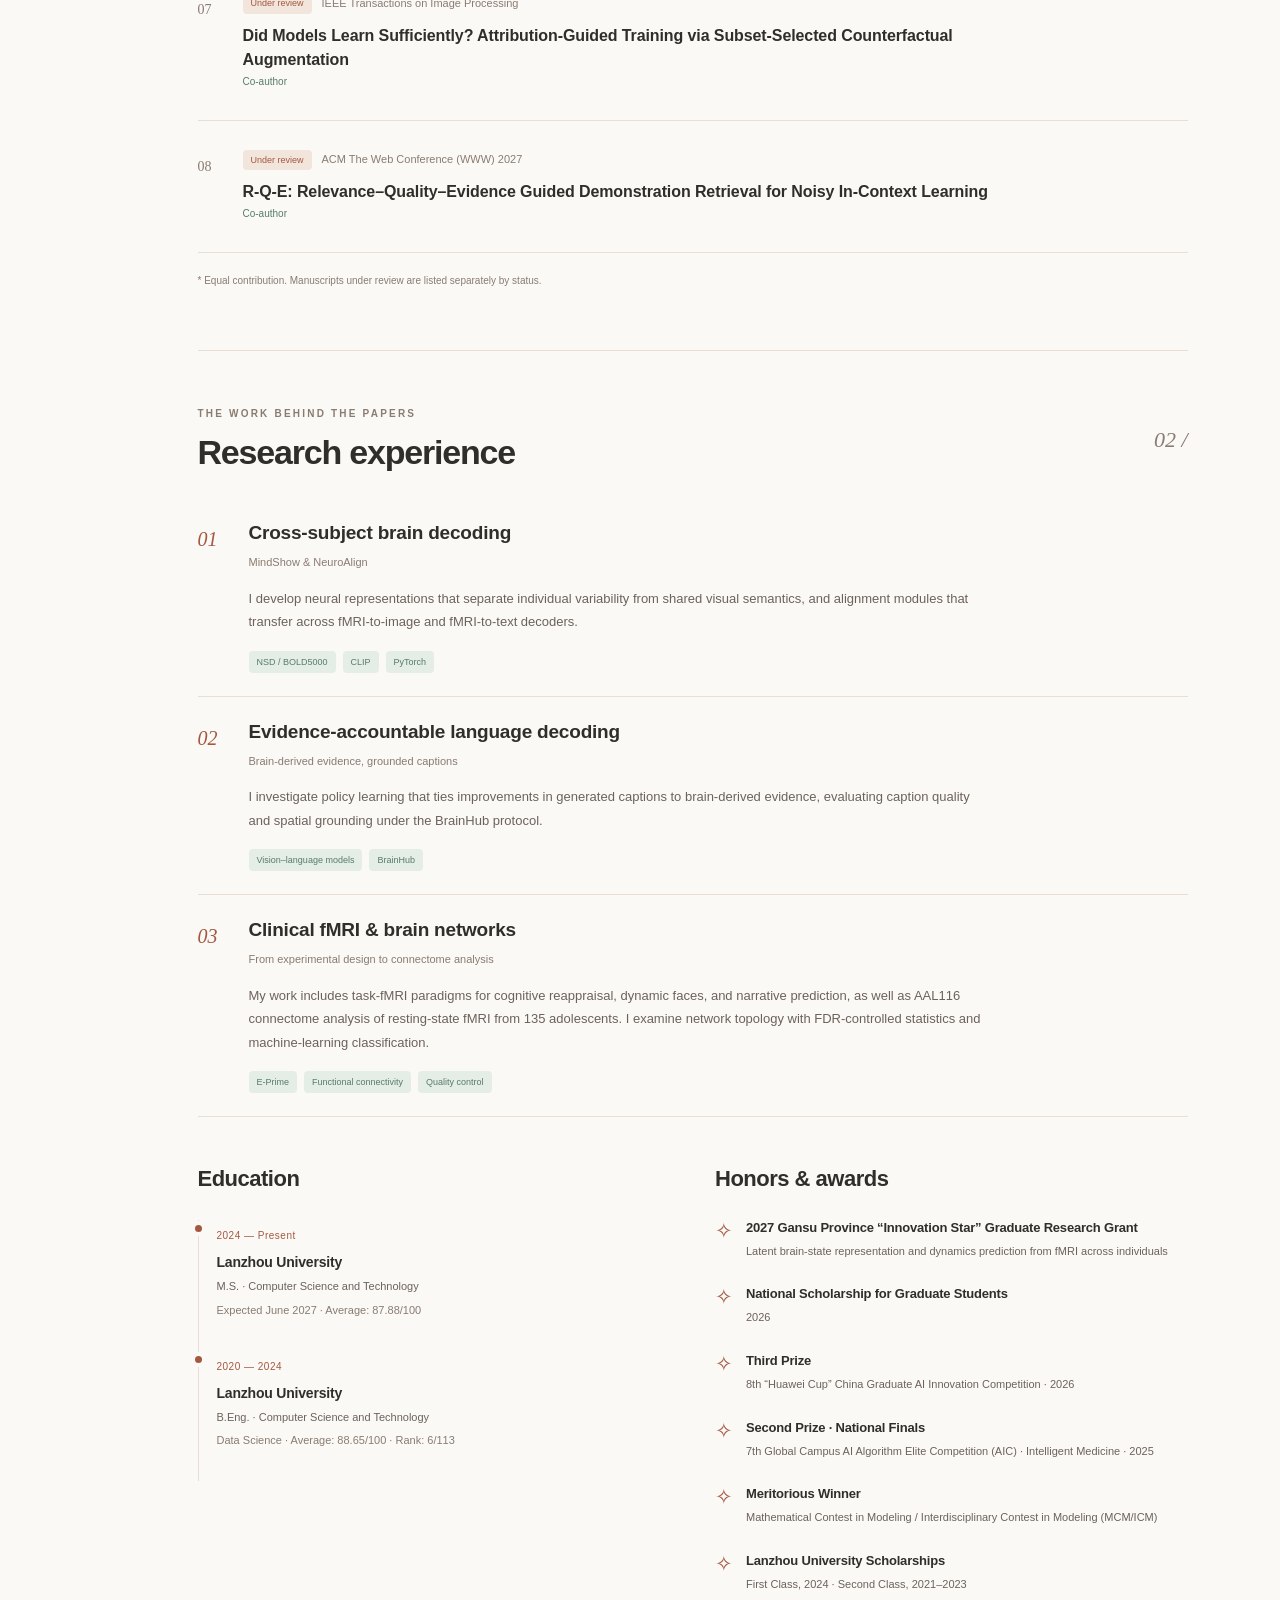
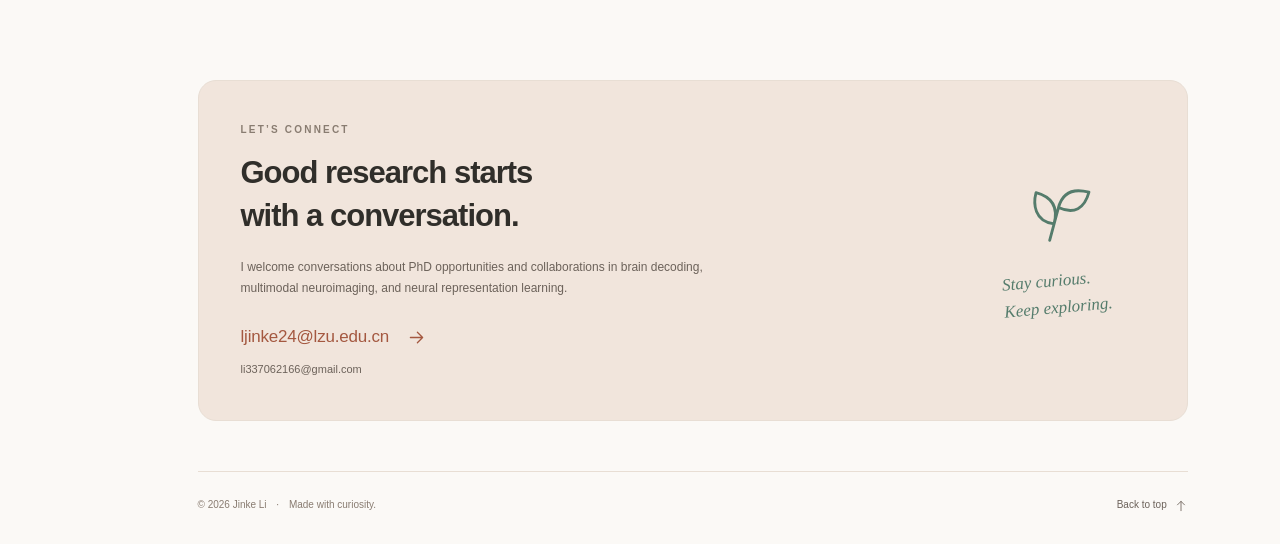
==== commit 5b785c8a: "Update publications, competition awards, and research funding" ====
--- a/index.html
+++ b/index.html
@@ -5,9 +5,9 @@
 <div class="page-shell"><header class="topbar"><span class="eyebrow">BRAIN <i>×</i> VISION <i>×</i> LANGUAGE</span><div class="top-actions"><a class="language" href="zh.html" lang="zh-CN" aria-label="切换到中文">中文</a><span class="top-divider"></span><button class="theme-toggle" type="button" aria-label="Switch to dark theme" aria-pressed="false"><svg viewBox="0 0 24 24" fill="none" stroke="currentColor" stroke-width="1.45" stroke-linecap="round" stroke-linejoin="round" aria-hidden="true"><circle cx="12" cy="12" r="4"/><path d="M12 2v2m0 16v2M2 12h2m16 0h2M5 5l1 1m12 12 1 1M5 19l1-1M18 6l1-1"/></svg></button></div></header>
 <main id="main">
 <section id="home" class="hero"><div class="intro"><span class="section-kicker">HELLO, AND WELCOME</span><h1>I’m <em>Jinke.</em><span class="hello-leaf"><svg viewBox="0 0 24 24" fill="none" stroke="currentColor" stroke-width="1.45" stroke-linecap="round" stroke-linejoin="round" aria-hidden="true"><path d="M12 22V9m0 7C5 17 3 11 3 7c7 0 9 4 9 9zm0-6c0-6 4-8 9-8 0 6-3 9-9 8z"/></svg></span></h1><p class="full-name">Jinke Li <span>李锦科</span></p><p class="lead">From brain activity to<br><span>shared visual understanding.</span></p><p>I am a master’s student in Computer Science and Technology at <a href="https://www.lzu.edu.cn/" target="_blank" rel="noopener noreferrer">Lanzhou University</a>, where I conduct research with <strong>Prof. Yu Fu</strong> and <strong>Prof. Zhijun Yao</strong>. I expect to graduate in June 2027.</p><p>My research connects <strong>fMRI brain decoding</strong>, <strong>neural representation alignment</strong>, and <strong>multimodal AI</strong>. I build models that map brain responses to visual and linguistic representations, with a focus on generalization across individuals. I also study functional brain networks and clinical neuroimaging.</p><div class="hero-links"><a class="button primary" href="mailto:ljinke24@lzu.edu.cn"><svg viewBox="0 0 24 24" fill="none" stroke="currentColor" stroke-width="1.45" stroke-linecap="round" stroke-linejoin="round" aria-hidden="true"><rect x="3" y="5" width="18" height="14" rx="2"/><path d="m3 6 9 7 9-7"/></svg>Get in touch</a><a class="button quiet" href="assets/Jinke-Li-CV.pdf" target="_blank" rel="noopener"><svg viewBox="0 0 24 24" fill="none" stroke="currentColor" stroke-width="1.45" stroke-linecap="round" stroke-linejoin="round" aria-hidden="true"><path d="M14 2H5v20h14V7zM14 2v5h5M8 12h8M8 16h8"/></svg>Academic CV ↗</a></div></div><aside class="profile"><div class="portrait-frame"><img src="assets/portrait.jpg?v=outdoor-20260907" alt="Portrait of Jinke Li" width="3024" height="4032" fetchpriority="high"><span class="portrait-note">A little about me</span></div><div class="profile-caption"><strong>M.S. Student</strong><span>Lanzhou University · China</span></div><div class="profile-contact"><span>EMAIL</span><a href="mailto:ljinke24@lzu.edu.cn">ljinke24@lzu.edu.cn</a></div><div class="profile-contact"><span>RESEARCH</span><a href="#research">Papers & code ↗</a></div><div class="profile-contact"><span>GITHUB</span><a href="https://github.com/LIJK20" target="_blank" rel="noopener noreferrer">LIJK20 ↗</a></div><div class="availability"><span class="status-dot"></span>Exploring PhD opportunities</div></aside></section>
-<section class="highlights" aria-labelledby="highlight-title"><div class="section-heading"><div><span class="section-kicker">A FEW THINGS I WORK ON</span><h2 id="highlight-title">Research highlights <span class="handwritten">brain meets AI</span></h2></div><a class="text-link" href="#research">All research <svg viewBox="0 0 24 24" fill="none" stroke="currentColor" stroke-width="1.45" stroke-linecap="round" stroke-linejoin="round" aria-hidden="true"><path d="M5 12h14m-6-6 6 6-6 6"/></svg></a></div><div class="research-grid"><a class="research-card" href="#mindshow"><div class="card-art"><img src="assets/mindshow.svg" alt="Conceptual illustration for MindShow" width="600" height="300"><span class="art-label">Concept illustration</span></div><div class="card-body"><span class="card-venue">Medical Image Analysis</span><h3>MindShow<svg viewBox="0 0 24 24" fill="none" stroke="currentColor" stroke-width="1.45" stroke-linecap="round" stroke-linejoin="round" aria-hidden="true"><path d="M5 12h14m-6-6 6 6-6 6"/></svg></h3><p>Reconstructing shared visual experiences across people through subject-aware representation learning and neural-to-visual alignment.</p><span class="card-role">First author <span>· Published</span></span></div></a><a class="research-card" href="#neuroalign"><div class="card-art"><img src="assets/neuroalign.svg" alt="Conceptual illustration for NeuroAlign" width="600" height="300"><span class="art-label">Concept illustration</span></div><div class="card-body"><span class="card-venue">MICCAI 2026</span><h3>NeuroAlign<svg viewBox="0 0 24 24" fill="none" stroke="currentColor" stroke-width="1.45" stroke-linecap="round" stroke-linejoin="round" aria-hidden="true"><path d="M5 12h14m-6-6 6 6-6 6"/></svg></h3><p>A plug-and-play alignment module for existing fMRI-to-image and fMRI-to-text decoders, designed for transfer across subjects and architectures.</p><span class="card-role">First author <span>· Accepted</span></span></div></a><a class="research-card" href="#brainage"><div class="card-art"><img src="assets/brainage.svg" alt="Conceptual illustration for Brain age" width="600" height="300"><span class="art-label">Concept illustration</span></div><div class="card-body"><span class="card-venue">PRCV 2026</span><h3>Brain age<svg viewBox="0 0 24 24" fill="none" stroke="currentColor" stroke-width="1.45" stroke-linecap="round" stroke-linejoin="round" aria-hidden="true"><path d="M5 12h14m-6-6 6 6-6 6"/></svg></h3><p>Anatomy-aware attention across representations for source-domain-invariant brain age estimation.</p><span class="card-role">Co-first author <span>· Accepted</span></span></div></a></div></section>
-<section class="news" aria-labelledby="news-title"><div class="section-heading"><h2 id="news-title">Recent milestones</h2><span class="handwritten">little steps forward</span></div><div class="news-list"><div><span class="news-year">2026</span><p>Our <strong>brain age estimation</strong> paper was accepted to <span class="accent">PRCV 2026</span>.</p></div><div><span class="news-year">2026</span><p><strong>NeuroAlign</strong> was accepted to <span class="accent">MICCAI 2026</span>.</p></div><div><span class="news-year">2026</span><p><strong>MindShow</strong> was published in <span class="accent">Medical Image Analysis</span>.</p></div></div></section>
-<section id="research" class="major-section"><div class="section-heading"><div><span class="section-kicker">PAPERS & ONGOING WORK</span><h2>Research</h2></div><span class="section-index">01 /</span></div><p class="section-intro">Learning what is shared across brains — and how to connect it to vision, language, and brain health.</p><div class="filters" role="group" aria-label="Filter publications"><button type="button" data-filter="all" class="selected" aria-pressed="true">All work</button><button type="button" data-filter="decoding" aria-pressed="false">Brain decoding</button><button type="button" data-filter="medical" aria-pressed="false">Medical AI</button><button type="button" data-filter="review" aria-pressed="false">Under review</button></div><p class="filter-status sr-only" aria-live="polite"></p><div class="publications"><article class="publication" id="mindshow" data-category="decoding published"><span class="pub-number">01</span><div><div class="pub-meta"><span class="status published">Published</span><span>Medical Image Analysis · 113:104157 · 2026</span></div><h3>Reconstructing shared visual experiences from human brain activity across individuals</h3><p class="authors"><strong>Jinke Li</strong>, Yuxiao Yang, Yanyan Huang, Kaiqiang Xu, Yannan Chen, Lequan Yu, Zhijun Yao, and Yu Fu</p><p class="pub-description">Reconstructing shared visual experiences across people through subject-aware representation learning and neural-to-visual alignment.</p><div class="pub-links"><span class="author-role">First author</span><a href="https://doi.org/10.1016/j.media.2026.104157" target="_blank" rel="noopener noreferrer">Paper ↗</a><a href="https://github.com/AI-NMI/MindShow" target="_blank" rel="noopener noreferrer">Code ↗</a></div></div></article><article class="publication" id="neuroalign" data-category="decoding accepted"><span class="pub-number">02</span><div><div class="pub-meta"><span class="status accepted">Accepted</span><span>MICCAI 2026</span></div><h3>NeuroAlign: A Unified Plug-and-Play Enhancer for Visual and Linguistic Brain Decoding</h3><p class="authors"><strong>Jinke Li</strong>, Yanyan Huang, Le Xue, Yichi Zhang, Yuchen Liu, Weihao Zheng, Lequan Yu, Zhijun Yao, and Yu Fu</p><p class="pub-description">A plug-and-play alignment module for existing fMRI-to-image and fMRI-to-text decoders, designed for transfer across subjects and architectures.</p><div class="pub-links"><span class="author-role">First author</span><a href="https://github.com/LIJK20/NeuroAlign" target="_blank" rel="noopener noreferrer">Code ↗</a></div></div></article><article class="publication" id="brainage" data-category="medical accepted"><span class="pub-number">03</span><div><div class="pub-meta"><span class="status accepted">Accepted</span><span>PRCV 2026</span></div><h3>Source-Domain-Invariant Brain Age Estimation with Anatomy-Aware Cross-Representation Attention</h3><p class="authors">Zhigang Wu*, <strong>Jinke Li</strong>*, Yanyan Huang, Shunjie Dong, Kuangyu Shi, Lequan Yu, Zhijun Yao, and Yu Fu</p><p class="pub-description">Anatomy-aware attention across representations for source-domain-invariant brain age estimation.</p><div class="pub-links"><span class="author-role">Co-first author</span></div></div></article><article class="publication" id="evidence" data-category="decoding review"><span class="pub-number">04</span><div><div class="pub-meta"><span class="status review">Under review</span><span>AAAI 2027</span></div><h3>Making Better Captions Follow the Brain: Evidence-Accountable Policy Learning for fMRI-to-Language Decoding</h3><p class="authors"><strong>Jinke Li</strong>, Kaiqiang Xu, Yanyan Huang, Yalin Wang, Lequan Yu, Yannan Chen, Zhijun Yao, and Yu Fu</p><p class="pub-description">Aligning caption optimization with brain-derived evidence, with evaluation of caption quality and spatial grounding under the BrainHub protocol.</p><div class="pub-links"><span class="author-role">First author</span></div></div></article><article class="publication" id="smri" data-category="medical review"><span class="pub-number">05</span><div><div class="pub-meta"><span class="status review">Under review</span><span>Computerized Medical Imaging and Graphics</span></div><h3>Geometry-Preserving Cross-Tissue sMRI Fusion for Multicenter Diagnosis and Severity Stratification of Major Depressive Disorder</h3><p class="authors">Kaiqiang Xu*, <strong>Jinke Li</strong>*, Jianchao Xi, Zengxing Li, Xinran Yu, Taowen Ren, Yu Fu, and Zhijun Yao</p><p class="pub-description">Geometry-preserving fusion of structural MRI tissue representations for multicenter depression diagnosis and severity stratification.</p><div class="pub-links"><span class="author-role">Co-first author</span></div></div></article></div><p class="publication-note">* Equal contribution. Manuscripts under review are listed separately by status.</p></section>
-<section id="about" class="major-section"><div class="section-heading"><div><span class="section-kicker">THE WORK BEHIND THE PAPERS</span><h2>Research experience</h2></div><span class="section-index">02 /</span></div><div class="experience-list"><article class="experience"><span class="exp-number">01</span><div><h3>Cross-subject brain decoding</h3><p class="exp-sub">MindShow & NeuroAlign</p><p>I develop neural representations that separate individual variability from shared visual semantics, and alignment modules that transfer across fMRI-to-image and fMRI-to-text decoders.</p><div class="tags"><span>NSD / BOLD5000</span><span>CLIP</span><span>PyTorch</span></div></div></article><article class="experience"><span class="exp-number">02</span><div><h3>Evidence-accountable language decoding</h3><p class="exp-sub">Brain-derived evidence, grounded captions</p><p>I investigate policy learning that ties improvements in generated captions to brain-derived evidence, evaluating caption quality and spatial grounding under the BrainHub protocol.</p><div class="tags"><span>Vision–language models</span><span>BrainHub</span></div></div></article><article class="experience"><span class="exp-number">03</span><div><h3>Clinical fMRI & brain networks</h3><p class="exp-sub">From experimental design to connectome analysis</p><p>My work includes task-fMRI paradigms for cognitive reappraisal, dynamic faces, and narrative prediction, as well as AAL116 connectome analysis of resting-state fMRI from 135 adolescents. I examine network topology with FDR-controlled statistics and machine-learning classification.</p><div class="tags"><span>E-Prime</span><span>Functional connectivity</span><span>Quality control</span></div></div></article></div><div class="about-grid"><section class="education"><h2>Education</h2><article><span class="date">2024 — Present</span><h3>Lanzhou University</h3><p>M.S. · Computer Science and Technology</p><p class="muted">Expected June 2027 · Average: 87.88/100</p></article><article><span class="date">2020 — 2024</span><h3>Lanzhou University</h3><p>B.Eng. · Computer Science and Technology</p><p class="muted">Data Science · Average: 88.65/100 · Rank: 6/113</p></article></section><section class="honors"><h2>Honors & awards</h2><article><span class="award-symbol">✧</span><div><h3>Meritorious Winner</h3><p>MCM / ICM</p></div></article><article><span class="award-symbol">✧</span><div><h3>Second Prize · National Finals</h3><p>7th Global Campus AI Algorithm Elite Competition</p></div></article><article><span class="award-symbol">✧</span><div><h3>Lanzhou University Scholarships</h3><p>First Class, 2024 · Second Class, 2021–2023</p></div></article></section></div></section>
+<section class="highlights" aria-labelledby="highlight-title"><div class="section-heading"><div><span class="section-kicker">A FEW THINGS I WORK ON</span><h2 id="highlight-title">Research highlights <span class="handwritten">brain meets AI</span></h2></div><a class="text-link" href="#research">All research <svg viewBox="0 0 24 24" fill="none" stroke="currentColor" stroke-width="1.45" stroke-linecap="round" stroke-linejoin="round" aria-hidden="true"><path d="M5 12h14m-6-6 6 6-6 6"/></svg></a></div><div class="research-grid"><a class="research-card" href="#mindshow"><div class="card-art"><img src="assets/mindshow.svg" alt="Conceptual illustration for MindShow" width="600" height="300"><span class="art-label">Concept illustration</span></div><div class="card-body"><span class="card-venue">Medical Image Analysis</span><h3>MindShow<svg viewBox="0 0 24 24" fill="none" stroke="currentColor" stroke-width="1.45" stroke-linecap="round" stroke-linejoin="round" aria-hidden="true"><path d="M5 12h14m-6-6 6 6-6 6"/></svg></h3><p>Reconstructing shared visual experiences across people through subject-aware representation learning and neural-to-visual alignment.</p><span class="card-role">First author <span>· Published</span></span></div></a><a class="research-card" href="#neuroalign"><div class="card-art"><img src="assets/neuroalign.svg" alt="Conceptual illustration for NeuroAlign" width="600" height="300"><span class="art-label">Concept illustration</span></div><div class="card-body"><span class="card-venue">MICCAI 2026</span><h3>NeuroAlign<svg viewBox="0 0 24 24" fill="none" stroke="currentColor" stroke-width="1.45" stroke-linecap="round" stroke-linejoin="round" aria-hidden="true"><path d="M5 12h14m-6-6 6 6-6 6"/></svg></h3><p>A plug-and-play alignment module for existing fMRI-to-image and fMRI-to-text decoders, designed for transfer across subjects and architectures.</p><span class="card-role">First author <span>· Published</span></span></div></a><a class="research-card" href="#brainage"><div class="card-art"><img src="assets/brainage.svg" alt="Conceptual illustration for Brain age" width="600" height="300"><span class="art-label">Concept illustration</span></div><div class="card-body"><span class="card-venue">PRCV 2026</span><h3>Brain age<svg viewBox="0 0 24 24" fill="none" stroke="currentColor" stroke-width="1.45" stroke-linecap="round" stroke-linejoin="round" aria-hidden="true"><path d="M5 12h14m-6-6 6 6-6 6"/></svg></h3><p>Anatomy-aware attention across representations for source-domain-invariant brain age estimation.</p><span class="card-role">Co-first author <span>· Accepted</span></span></div></a></div></section>
+<section class="news" aria-labelledby="news-title"><div class="section-heading"><h2 id="news-title">Recent milestones</h2><span class="handwritten">little steps forward</span></div><div class="news-list"><div><span class="news-year">2026</span><p>Our <a href="#nssi-connectome">study of brain connectivity and nonsuicidal self-injury</a> in adolescent depression was published online in <span class="accent">Psychiatry Research: Neuroimaging</span>.</p></div><div><span class="news-year">2026</span><p>Our <strong>brain age estimation</strong> paper was accepted to <span class="accent">PRCV 2026</span>.</p></div><div><span class="news-year">2026</span><p><strong>NeuroAlign</strong> was published in the <span class="accent">MICCAI 2026</span> proceedings.</p></div><div><span class="news-year">2026</span><p><strong>MindShow</strong> was published in <span class="accent">Medical Image Analysis</span>.</p></div></div></section>
+<section id="research" class="major-section"><div class="section-heading"><div><span class="section-kicker">PAPERS & ONGOING WORK</span><h2>Research</h2></div><span class="section-index">01 /</span></div><p class="section-intro">Learning what is shared across brains — and how to connect it to vision, language, and brain health.</p><div class="filters" role="group" aria-label="Filter publications"><button type="button" data-filter="all" class="selected" aria-pressed="true">All work</button><button type="button" data-filter="decoding" aria-pressed="false">Brain decoding</button><button type="button" data-filter="medical" aria-pressed="false">Medical AI</button><button type="button" data-filter="review" aria-pressed="false">Under review</button></div><p class="filter-status sr-only" aria-live="polite"></p><div class="publications"><article class="publication" id="mindshow" data-category="decoding published"><span class="pub-number">01</span><div><div class="pub-meta"><span class="status published">Published</span><span>Medical Image Analysis · 113:104157 · 2026</span></div><h3>Reconstructing shared visual experiences from human brain activity across individuals</h3><p class="authors"><strong>Jinke Li</strong>, Yuxiao Yang, Yanyan Huang, Kaiqiang Xu, Yannan Chen, Lequan Yu, Zhijun Yao, and Yu Fu</p><p class="pub-description">Reconstructing shared visual experiences across people through subject-aware representation learning and neural-to-visual alignment.</p><div class="pub-links"><span class="author-role">First author</span><a href="https://doi.org/10.1016/j.media.2026.104157" target="_blank" rel="noopener noreferrer">Paper ↗</a><a href="https://github.com/AI-NMI/MindShow" target="_blank" rel="noopener noreferrer">Code ↗</a></div></div></article><article class="publication" id="neuroalign" data-category="decoding published"><span class="pub-number">02</span><div><div class="pub-meta"><span class="status published">Published</span><span>MICCAI 2026 · Early Accept (top 9%)</span></div><h3>NeuroAlign: A Unified Plug-and-Play Enhancer for Visual and Linguistic Brain Decoding</h3><p class="authors"><strong>Jinke Li</strong>, Yanyan Huang, Le Xue, Yichi Zhang, Yuchen Liu, Weihao Zheng, Lequan Yu, Zhijun Yao, and Yu Fu</p><p class="pub-description">A plug-and-play alignment module for existing fMRI-to-image and fMRI-to-text decoders, designed for transfer across subjects and architectures.</p><div class="pub-links"><span class="author-role">First author</span><a href="https://doi.org/10.1007/978-3-032-38239-9_39" target="_blank" rel="noopener noreferrer">Paper ↗</a><a href="https://github.com/LIJK20/NeuroAlign" target="_blank" rel="noopener noreferrer">Code ↗</a></div></div></article><article class="publication" id="brainage" data-category="medical accepted"><span class="pub-number">03</span><div><div class="pub-meta"><span class="status accepted">Accepted</span><span>PRCV 2026</span></div><h3>Source-Domain-Invariant Brain Age Estimation with Anatomy-Aware Cross-Representation Attention</h3><p class="authors">Zhigang Wu*, <strong>Jinke Li</strong>*, Yanyan Huang, Shunjie Dong, Kuangyu Shi, Lequan Yu, Zhijun Yao, and Yu Fu</p><p class="pub-description">Anatomy-aware attention across representations for source-domain-invariant brain age estimation.</p><div class="pub-links"><span class="author-role">Co-first author</span></div></div></article><article class="publication" id="nssi-connectome" data-category="medical published"><span class="pub-number">04</span><div><div class="pub-meta"><span class="status published">Published online</span><span>Psychiatry Research: Neuroimaging · 365:112355</span></div><h3>Nonsuicidal self-injury-associated connectomic alterations in adolescent major depressive disorder: A rich-club and machine-learning study</h3><p class="authors">Tianbao He*, <strong>Jinke Li</strong>*, Xiuzhen Wang, Sijin Li, Kaiyi Huang, Qi Liu, Yu Fu, and Yuehua Sun</p><p class="pub-description">Combines resting-state fMRI, rich-club network analysis, and machine learning to study functional connectivity associated with nonsuicidal self-injury in adolescents with major depressive disorder.</p><div class="pub-links"><span class="author-role">Co-first author</span><a href="https://doi.org/10.1016/j.pscychresns.2026.112355" target="_blank" rel="noopener noreferrer">Paper ↗</a></div></div></article><article class="publication" id="evidence" data-category="decoding review"><span class="pub-number">05</span><div><div class="pub-meta"><span class="status review">Under review</span><span>AAAI 2027</span></div><h3>Making Captioning Gains Follow the Brain: Evidence-Accountable Policy Learning for fMRI-to-Language Decoding</h3><p class="authors"><strong>Jinke Li</strong>, Kaiqiang Xu, Yanyan Huang, Yalin Wang, Lequan Yu, Yannan Chen, Zhijun Yao, and Yu Fu</p><p class="pub-description">Aligning caption optimization with brain-derived evidence, with evaluation of caption quality and spatial grounding under the BrainHub protocol.</p><div class="pub-links"><span class="author-role">First author</span></div></div></article><article class="publication" id="smri" data-category="medical review"><span class="pub-number">06</span><div><div class="pub-meta"><span class="status review">Under review</span><span>Computerized Medical Imaging and Graphics</span></div><h3>Geometry-Preserving Cross-Tissue sMRI Fusion for Multicenter Diagnosis and Severity Stratification of Major Depressive Disorder</h3><p class="authors">Kaiqiang Xu*, <strong>Jinke Li</strong>*, Jianchao Xi, Zengxing Li, Xinran Yu, Taowen Ren, Yu Fu, and Zhijun Yao</p><p class="pub-description">Geometry-preserving fusion of structural MRI tissue representations for multicenter depression diagnosis and severity stratification.</p><div class="pub-links"><span class="author-role">Co-first author</span></div></div></article><article class="publication" id="counterfactual-augmentation" data-category="review"><span class="pub-number">07</span><div><div class="pub-meta"><span class="status review">Under review</span><span>IEEE Transactions on Image Processing</span></div><h3>Did Models Learn Sufficiently? Attribution-Guided Training via Subset-Selected Counterfactual Augmentation</h3><div class="pub-links"><span class="author-role">Co-author</span></div></div></article><article class="publication" id="rqe" data-category="review"><span class="pub-number">08</span><div><div class="pub-meta"><span class="status review">Under review</span><span>ACM The Web Conference (WWW) 2027</span></div><h3>R-Q-E: Relevance–Quality–Evidence Guided Demonstration Retrieval for Noisy In-Context Learning</h3><div class="pub-links"><span class="author-role">Co-author</span></div></div></article></div><p class="publication-note">* Equal contribution. Manuscripts under review are listed separately by status.</p></section>
+<section id="about" class="major-section"><div class="section-heading"><div><span class="section-kicker">THE WORK BEHIND THE PAPERS</span><h2>Research experience</h2></div><span class="section-index">02 /</span></div><div class="experience-list"><article class="experience"><span class="exp-number">01</span><div><h3>Cross-subject brain decoding</h3><p class="exp-sub">MindShow & NeuroAlign</p><p>I develop neural representations that separate individual variability from shared visual semantics, and alignment modules that transfer across fMRI-to-image and fMRI-to-text decoders.</p><div class="tags"><span>NSD / BOLD5000</span><span>CLIP</span><span>PyTorch</span></div></div></article><article class="experience"><span class="exp-number">02</span><div><h3>Evidence-accountable language decoding</h3><p class="exp-sub">Brain-derived evidence, grounded captions</p><p>I investigate policy learning that ties improvements in generated captions to brain-derived evidence, evaluating caption quality and spatial grounding under the BrainHub protocol.</p><div class="tags"><span>Vision–language models</span><span>BrainHub</span></div></div></article><article class="experience"><span class="exp-number">03</span><div><h3>Clinical fMRI & brain networks</h3><p class="exp-sub">From experimental design to connectome analysis</p><p>My work includes task-fMRI paradigms for cognitive reappraisal, dynamic faces, and narrative prediction, as well as AAL116 connectome analysis of resting-state fMRI from 135 adolescents. I examine network topology with FDR-controlled statistics and machine-learning classification.</p><div class="tags"><span>E-Prime</span><span>Functional connectivity</span><span>Quality control</span></div></div></article></div><div class="about-grid"><section class="education"><h2>Education</h2><article><span class="date">2024 — Present</span><h3>Lanzhou University</h3><p>M.S. · Computer Science and Technology</p><p class="muted">Expected June 2027 · Average: 87.88/100</p></article><article><span class="date">2020 — 2024</span><h3>Lanzhou University</h3><p>B.Eng. · Computer Science and Technology</p><p class="muted">Data Science · Average: 88.65/100 · Rank: 6/113</p></article></section><section class="honors"><h2>Honors & awards</h2><article><span class="award-symbol">✧</span><div><h3>2027 Gansu Province “Innovation Star” Graduate Research Grant</h3><p>Latent brain-state representation and dynamics prediction from fMRI across individuals</p></div></article><article><span class="award-symbol">✧</span><div><h3>National Scholarship for Graduate Students</h3><p>2026</p></div></article><article><span class="award-symbol">✧</span><div><h3>Third Prize</h3><p>8th “Huawei Cup” China Graduate AI Innovation Competition · 2026</p></div></article><article><span class="award-symbol">✧</span><div><h3>Second Prize · National Finals</h3><p>7th Global Campus AI Algorithm Elite Competition (AIC) · Intelligent Medicine · 2025</p></div></article><article><span class="award-symbol">✧</span><div><h3>Meritorious Winner</h3><p>Mathematical Contest in Modeling / Interdisciplinary Contest in Modeling (MCM/ICM)</p></div></article><article><span class="award-symbol">✧</span><div><h3>Lanzhou University Scholarships</h3><p>First Class, 2024 · Second Class, 2021–2023</p></div></article></section></div></section>
 <section id="contact" class="contact-panel"><div><span class="section-kicker">LET’S CONNECT</span><h2>Good research starts<br>with a conversation.</h2><p>I welcome conversations about PhD opportunities and collaborations in brain decoding, multimodal neuroimaging, and neural representation learning.</p><a class="contact-email" href="mailto:ljinke24@lzu.edu.cn">ljinke24@lzu.edu.cn <svg viewBox="0 0 24 24" fill="none" stroke="currentColor" stroke-width="1.45" stroke-linecap="round" stroke-linejoin="round" aria-hidden="true"><path d="M5 12h14m-6-6 6 6-6 6"/></svg></a><a class="secondary-email" href="mailto:li337062166@gmail.com">li337062166@gmail.com</a></div><div class="contact-art" aria-hidden="true"><svg viewBox="0 0 24 24" fill="none" stroke="currentColor" stroke-width="1.45" stroke-linecap="round" stroke-linejoin="round" aria-hidden="true"><path d="M12 22V9m0 7C5 17 3 11 3 7c7 0 9 4 9 9zm0-6c0-6 4-8 9-8 0 6-3 9-9 8z"/></svg><span>Stay curious.<br>Keep exploring.</span></div></section>
 </main><footer><span>© 2026 Jinke Li <span class="footer-dot">·</span> Made with curiosity.</span><a href="#home">Back to top <svg viewBox="0 0 24 24" fill="none" stroke="currentColor" stroke-width="1.45" stroke-linecap="round" stroke-linejoin="round" aria-hidden="true"><path d="M12 20V4m-6 6 6-6 6 6"/></svg></a></footer></div><noscript><style>.filters,.theme-toggle{display:none}</style></noscript></body></html>
